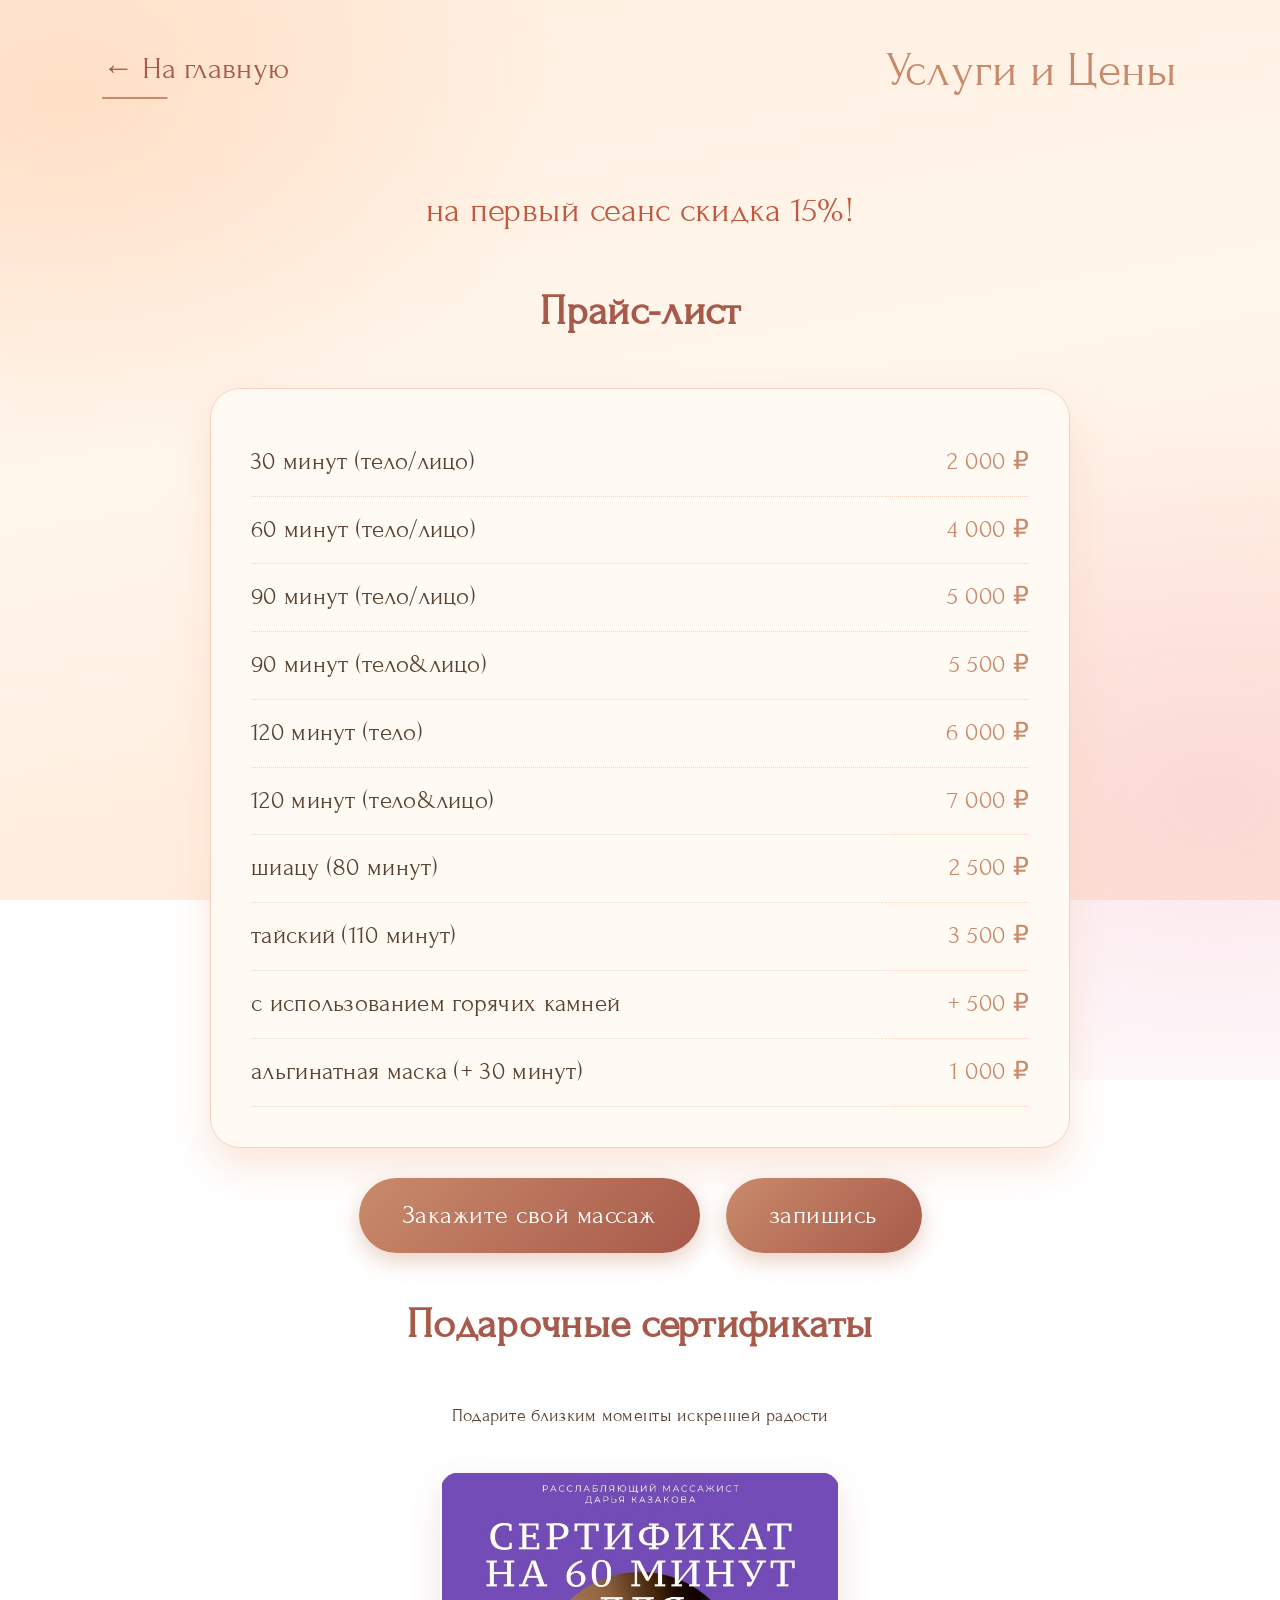
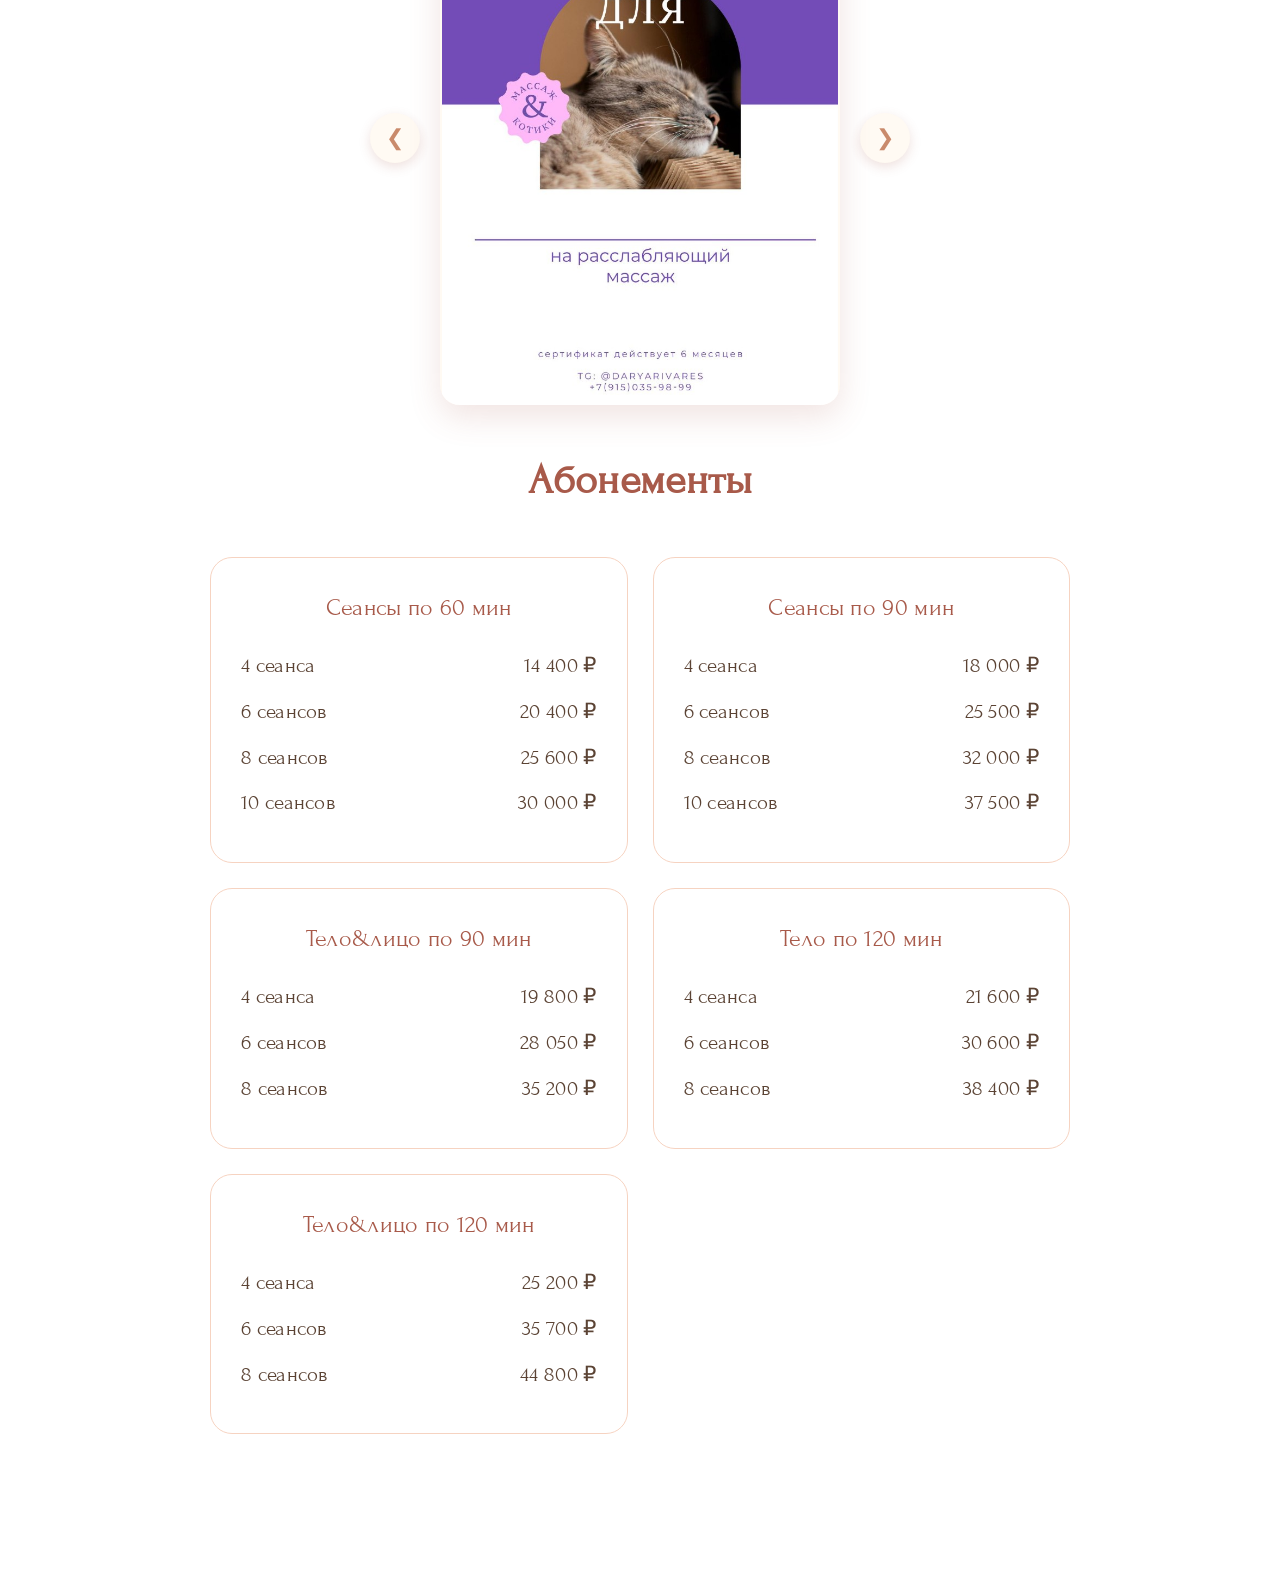
==== pricing.html @ aef53cc5 "Remove TG link and phone number from pricing footer Co-Authored-By: Claude Opus 4.8 <noreply@anthrop" ====
<!DOCTYPE html>
<html lang="ru">
<head>
    <meta charset="UTF-8">
    <meta name="viewport" content="width=device-width, initial-scale=1.0">
    <title>Услуги и Цены | Дарья Казакова</title>
    <link rel="preconnect" href="https://fonts.googleapis.com">
    <link rel="preconnect" href="https://fonts.gstatic.com" crossorigin>
    <link href="https://fonts.googleapis.com/css2?family=Forum&display=swap" rel="stylesheet">
    <link rel="stylesheet" href="style.css">
</head>
<body class="pricing-page">
    <!-- Decorative flower layer (same as index.html) -->
    <div class="flowers" aria-hidden="true">
        <svg xmlns="http://www.w3.org/2000/svg" style="display:none">
            <symbol id="flower" viewBox="0 0 80 80">
                <g fill="currentColor">
                    <ellipse cx="40" cy="20" rx="9" ry="17"/>
                    <ellipse cx="40" cy="20" rx="9" ry="17" transform="rotate(72 40 40)"/>
                    <ellipse cx="40" cy="20" rx="9" ry="17" transform="rotate(144 40 40)"/>
                    <ellipse cx="40" cy="20" rx="9" ry="17" transform="rotate(216 40 40)"/>
                    <ellipse cx="40" cy="20" rx="9" ry="17" transform="rotate(288 40 40)"/>
                </g>
                <circle cx="40" cy="40" r="6" fill="#fff6e5"/>
            </symbol>
        </svg>

        <svg class="flower f1"><use href="#flower"/></svg>
        <svg class="flower f2"><use href="#flower"/></svg>
        <svg class="flower f3"><use href="#flower"/></svg>
        <svg class="flower f4"><use href="#flower"/></svg>
        <svg class="flower f5"><use href="#flower"/></svg>
        <svg class="flower f6"><use href="#flower"/></svg>
        <svg class="flower f7"><use href="#flower"/></svg>
        <svg class="flower f8"><use href="#flower"/></svg>
        <svg class="flower f9"><use href="#flower"/></svg>
        <svg class="flower f10"><use href="#flower"/></svg>
        <svg class="flower f11"><use href="#flower"/></svg>
        <svg class="flower f12"><use href="#flower"/></svg>
        <svg class="flower f13"><use href="#flower"/></svg>
        <svg class="flower f14"><use href="#flower"/></svg>
        <svg class="flower f15"><use href="#flower"/></svg>
        <svg class="flower f16"><use href="#flower"/></svg>
        <svg class="flower f17"><use href="#flower"/></svg>
        <svg class="flower f18"><use href="#flower"/></svg>
    </div>

    <header>
        <nav>
            <a href="index.html" class="back-link cursive">← На главную</a>
            <div class="logo cursive">Услуги и Цены</div>
        </nav>
    </header>

    <main class="container">
        <section class="pricing-section">
            <div class="promo-banner cursive">на первый сеанс скидка 15%!</div>
            <h2 class="serif">Прайс-лист</h2>
            <div class="price-card">
                <table class="elegant-table">
                    <tr><td>30 минут (тело/лицо)</td><td class="price">2 000 ₽</td></tr>
                    <tr><td>60 минут (тело/лицо)</td><td class="price">4 000 ₽</td></tr>
                    <tr><td>90 минут (тело/лицо)</td><td class="price">5 000 ₽</td></tr>
                    <tr><td>90 минут (тело&amp;лицо)</td><td class="price">5 500 ₽</td></tr>
                    <tr><td>120 минут (тело)</td><td class="price">6 000 ₽</td></tr>
                    <tr><td>120 минут (тело&amp;лицо)</td><td class="price">7 000 ₽</td></tr>
                    <tr><td>шиацу (80 минут)</td><td class="price">2 500 ₽</td></tr>
                    <tr><td>тайский (110 минут)</td><td class="price">3 500 ₽</td></tr>
                    <tr><td>с использованием горячих камней</td><td class="price">+ 500 ₽</td></tr>
                    <tr><td>альгинатная маска (+ 30 минут)</td><td class="price">1 000 ₽</td></tr>
                </table>
            </div>
            <div class="text-center btn-row">
                <a href="https://pay.cloudtips.ru/p/acf445ca" class="main-btn"
                   target="_blank" rel="noopener">Закажите свой массаж</a>
                <a href="https://t.me/daryarivares" class="main-btn"
                   target="_blank" rel="noopener">запишись</a>
            </div>
        </section>

        <section class="certificate-section">
            <h2 class="serif">Подарочные сертификаты</h2>
            <p class="cursive text-center">Подарите близким моменты искренней радости</p>

            <div class="slider-wrapper">
                <button type="button" class="slider-btn prev" onclick="moveSlide(-1)" aria-label="Предыдущий">&#10094;</button>
                <div class="slider-display">
                    <img src="img/cert1.jpg" class="slide active" alt="Сертификат 60 мин">
                    <img src="img/cert2.jpg" class="slide" alt="Сертификат 90 мин">
                    <img src="img/cert3.jpg" class="slide" alt="Сертификат 120 мин">
                </div>
                <button type="button" class="slider-btn next" onclick="moveSlide(1)" aria-label="Следующий">&#10095;</button>
            </div>
        </section>

        <section class="subscription-section">
            <h2 class="serif">Абонементы</h2>
            <div class="subscription-grid">
                <div class="sub-card">
                    <span class="sub-title serif">Сеансы по 60 мин</span>
                    <div class="sub-row"><span>4 сеанса</span> <span>14 400 ₽</span></div>
                    <div class="sub-row"><span>6 сеансов</span> <span>20 400 ₽</span></div>
                    <div class="sub-row"><span>8 сеансов</span> <span>25 600 ₽</span></div>
                    <div class="sub-row"><span>10 сеансов</span> <span>30 000 ₽</span></div>
                </div>
                <div class="sub-card">
                    <span class="sub-title serif">Сеансы по 90 мин</span>
                    <div class="sub-row"><span>4 сеанса</span> <span>18 000 ₽</span></div>
                    <div class="sub-row"><span>6 сеансов</span> <span>25 500 ₽</span></div>
                    <div class="sub-row"><span>8 сеансов</span> <span>32 000 ₽</span></div>
                    <div class="sub-row"><span>10 сеансов</span> <span>37 500 ₽</span></div>
                </div>
                <div class="sub-card">
                    <span class="sub-title serif">Тело&amp;лицо по 90 мин</span>
                    <div class="sub-row"><span>4 сеанса</span> <span>19 800 ₽</span></div>
                    <div class="sub-row"><span>6 сеансов</span> <span>28 050 ₽</span></div>
                    <div class="sub-row"><span>8 сеансов</span> <span>35 200 ₽</span></div>
                </div>
                <div class="sub-card">
                    <span class="sub-title serif">Тело по 120 мин</span>
                    <div class="sub-row"><span>4 сеанса</span> <span>21 600 ₽</span></div>
                    <div class="sub-row"><span>6 сеансов</span> <span>30 600 ₽</span></div>
                    <div class="sub-row"><span>8 сеансов</span> <span>38 400 ₽</span></div>
                </div>
                <div class="sub-card">
                    <span class="sub-title serif">Тело&amp;лицо по 120 мин</span>
                    <div class="sub-row"><span>4 сеанса</span> <span>25 200 ₽</span></div>
                    <div class="sub-row"><span>6 сеансов</span> <span>35 700 ₽</span></div>
                    <div class="sub-row"><span>8 сеансов</span> <span>44 800 ₽</span></div>
                </div>
            </div>
        </section>
    </main>

    <footer>
    </footer>

    <script src="script.js"></script>
</body>
</html>
---- style.css ----
/* --- Design tokens ---
   Warm, cozy palette: cream, peach and terracotta-rose instead of the
   old pink/purple. The whole site is set in one font, Forum — an
   elegant Cyrillic-complete Roman serif. Sizes are nudged up a little
   because Forum is a delicate, low-contrast face that reads small. */
:root {
    --cream:       #fff7ef; /* warm off-white */
    --peach:       #ffe7d3; /* soft peach */
    --blush:       #f6d3c1; /* warm blush border */
    --accent:      #c98a6b; /* terracotta-rose – primary accent */
    --accent-deep: #a85a4a; /* deeper rose – headings & links */
    --warm-text:   #5b4334; /* cocoa brown – body copy */
    --soft-white:  #fffaf3;

    --display-font: 'Forum', serif;
    --script-font:  'Forum', serif;
    --body-font:    'Forum', serif;

    /* legacy aliases kept so existing selectors keep working */
    --serif-font:   var(--display-font);
    --cursive-font: var(--script-font);
}

* { box-sizing: border-box; }

/* Bump the root size so the flowing script stays comfortably legible
   everywhere (all rem-based sizes scale up with this). */
html { font-size: 115%; }

body {
    font-family: var(--body-font);
    color: var(--warm-text);
    margin: 0;
    background: linear-gradient(170deg,
                #ffefe0 0%, #fff6ec 45%, #ffe8d6 100%);
    background-attachment: fixed;
    line-height: 1.7;
    letter-spacing: 0.3px;
    overflow-x: hidden;
}

/* Slow, barely-there warm glow that breathes behind everything —
   adds depth without distracting from the content. */
body::before {
    content: "";
    position: fixed;
    inset: -20%;
    z-index: 0;
    pointer-events: none;
    background:
        radial-gradient(40% 40% at 18% 22%, rgba(255, 209, 175, 0.55), transparent 70%),
        radial-gradient(45% 45% at 82% 78%, rgba(246, 197, 209, 0.45), transparent 70%);
    animation: auraDrift 26s ease-in-out infinite alternate;
}

@keyframes auraDrift {
    0%   { transform: translate(-3%, -2%) scale(1);    }
    100% { transform: translate( 3%,  3%) scale(1.08); }
}

/* --- Typography helpers (class names used in the HTML) --- */
.serif       { font-family: var(--display-font); }
.cursive     { font-family: var(--script-font); }
.text-center { text-align: center; }

h1 {
    font-family: var(--display-font);
    font-size: 3rem;
    line-height: 1.25;
    margin-bottom: 20px;
    color: var(--accent-deep);
}

h2 {
    font-family: var(--display-font);
    font-size: 2.3rem;
    text-align: center;
    margin-bottom: 40px;
    color: var(--accent-deep);
}

.subtitle {
    font-family: var(--script-font);
    font-size: 1.9rem;
    color: var(--accent);
    display: block;
    margin-bottom: 6px;
}

/* --- Handwritten main title ---
   Each word is an inline-block span that gently blooms in: it rises,
   un-blurs and settles upright. Soft and unhurried — the cozy
   replacement for the old hard clip-path "wipe". */
.handwritten-title {
    font-family: var(--script-font);
    font-size: 4.2rem;
    line-height: 1.15;
    font-weight: 400;
    margin-bottom: 20px;
    color: var(--accent-deep);
}

.handwritten-title .line { display: block; }

.handwritten-title .word {
    display: inline-block;
    opacity: 0;
    transform: translateY(0.3em) rotate(-3deg);
    filter: blur(6px);
    /* Each word's own reveal completes in 500ms (gradual, not abrupt). */
    animation: bloomIn 0.5s cubic-bezier(0.22, 0.61, 0.36, 1) forwards;
}

/* Tight, flowing stagger so the line writes itself out quickly. */
.handwritten-title .line:nth-child(1) .word:nth-child(1) { animation-delay: 0.10s; }
.handwritten-title .line:nth-child(1) .word:nth-child(2) { animation-delay: 0.28s; }
.handwritten-title .line:nth-child(2) .word:nth-child(1) { animation-delay: 0.46s; }
.handwritten-title .line:nth-child(2) .word:nth-child(2) { animation-delay: 0.60s; }
.handwritten-title .line:nth-child(2) .word:nth-child(3) { animation-delay: 0.74s; }
.handwritten-title .line:nth-child(2) .word:nth-child(4) { animation-delay: 0.88s; }

@keyframes bloomIn {
    55%  { filter: blur(0); }
    100% { opacity: 1; transform: translateY(0) rotate(0); filter: blur(0); }
}

/* --- Header & Nav --- */
header {
    padding: 30px 8%;
    background: transparent;
    position: relative;
    z-index: 1;
}

nav {
    display: flex;
    justify-content: space-between;
    align-items: center;
}

.logo {
    font-family: var(--script-font);
    font-size: 2.6rem;
    color: var(--accent);
}

/* --- Hero --- */
.hero {
    display: flex;
    align-items: center;
    justify-content: space-between;
    padding: 80px 10%;
    min-height: 80vh;
    position: relative;
    z-index: 1;
}

.hero-content { flex: 1; max-width: 600px; }
.hero-image   { flex: 1; display: flex; justify-content: flex-end; }

/* Image gently "breathes" — a slow, calm float that matches the
   relaxing theme. Hover still lifts it a touch. */
.hero-image img {
    width: 100%;
    max-width: 450px;
    border-radius: 60% 40% 70% 30% / 30% 60% 40% 70%;
    box-shadow: 24px 24px 60px rgba(168, 90, 74, 0.18);
    border: 15px solid rgba(255, 255, 255, 0.6);
    animation: breathe 9s ease-in-out infinite;
    transition: transform 0.6s ease, box-shadow 0.6s ease;
}

.hero-image img:hover {
    transform: scale(1.03) rotate(1deg);
    box-shadow: 24px 30px 70px rgba(168, 90, 74, 0.28);
}

@keyframes breathe {
    0%, 100% { transform: translateY(0)     scale(1);    }
    50%      { transform: translateY(-14px) scale(1.015); }
}

/* --- Education Section --- */
.education {
    padding: 100px 10%;
    position: relative;
    z-index: 1;
}

.hint {
    text-align: center;
    color: var(--accent);
    font-family: var(--script-font);
    font-size: 1.5rem;
    margin-top: -25px;
    margin-bottom: 40px;
    opacity: 0.9;
}

.grid {
    display: grid;
    grid-template-columns: repeat(auto-fit, minmax(280px, 1fr));
    gap: 30px;
    align-items: start;
}

/* Cards show only the title, then warmly expand the description on
   hover/focus, lifting with a soft terracotta glow. */
.edu-item {
    padding: 30px 25px;
    background: rgba(255, 255, 255, 0.6);
    border: 1px solid var(--blush);
    border-radius: 24px;
    text-align: center;
    font-family: var(--display-font);
    font-size: 1.1rem;
    box-shadow: 0 12px 24px rgba(168, 90, 74, 0.06);
    cursor: default;
    outline: none;
    transition: background 0.4s ease, box-shadow 0.4s ease,
                transform 0.4s ease, border-color 0.4s ease;
}

.edu-item:hover,
.edu-item:focus {
    background: var(--soft-white);
    border-color: var(--accent);
    transform: translateY(-7px) scale(1.015);
    box-shadow: 0 18px 36px rgba(201, 138, 107, 0.22);
}

.edu-item:focus-visible {
    outline: 2px solid var(--accent);
    outline-offset: 3px;
}

.edu-title { display: block; }

.edu-desc {
    margin: 0;
    max-height: 0;
    opacity: 0;
    overflow: hidden;
    font-family: var(--body-font);
    font-size: 1.05rem;
    font-weight: 400;
    line-height: 1.6;
    color: var(--warm-text);
    transition: max-height 0.5s ease,
                opacity 0.4s ease 0.05s,
                margin-top 0.5s ease;
}

.edu-item:hover .edu-desc,
.edu-item:focus .edu-desc {
    max-height: 260px;
    opacity: 1;
    margin-top: 15px;
}

/* --- Buttons & page links --- */
.main-btn {
    display: inline-block;
    margin-top: 30px;
    padding: 16px 44px;
    background: linear-gradient(135deg, var(--accent) 0%, var(--accent-deep) 100%);
    color: #fff;
    font-family: var(--body-font);
    font-size: 1.4rem;
    text-decoration: none;
    border-radius: 50px;
    letter-spacing: 0.5px;
    box-shadow: 0 8px 22px rgba(201, 138, 107, 0.4);
    animation: btnGlow 3.6s ease-in-out infinite;
    transition: transform 0.35s ease, box-shadow 0.35s ease;
}

/* Two side-by-side CTAs (pricing page): even spacing, wrap on small screens. */
.btn-row {
    display: flex;
    flex-wrap: wrap;
    justify-content: center;
    gap: 18px 26px;
}

.main-btn:hover {
    transform: translateY(-3px) scale(1.04);
    box-shadow: 0 14px 30px rgba(168, 90, 74, 0.45);
}

@keyframes btnGlow {
    0%, 100% { box-shadow: 0 8px 22px rgba(201, 138, 107, 0.35); }
    50%      { box-shadow: 0 10px 28px rgba(201, 138, 107, 0.55); }
}

/* Page-to-page links (the "back" link and hero channel/pricing links) —
   cozy handwriting with a soft underline that grows on hover. */
.back-link,
.tg-link {
    font-family: var(--script-font);
    font-size: 1.7rem;
    color: var(--accent-deep);
    text-decoration: none;
    position: relative;
    padding-bottom: 4px;
    transition: color 0.3s ease;
}

/* Secondary hero link to the Telegram channel — sits below the main
   button, a touch smaller, same growing-underline flourish. */
.tg-link {
    display: block;
    width: fit-content;
    margin-top: 22px;
    font-size: 1.45rem;
}

/* Center a tg-link within a centered block (pricing page). */
.tg-link-center {
    margin-left: auto;
    margin-right: auto;
}

.back-link::after,
.tg-link::after {
    content: "";
    position: absolute;
    left: 0;
    bottom: 0;
    width: 100%;
    height: 2px;
    background: var(--accent);
    transform: scaleX(0.35);
    transform-origin: left;
    transition: transform 0.35s ease;
}

.back-link:hover,
.tg-link:hover { color: var(--accent); }

.back-link:hover::after,
.tg-link:hover::after { transform: scaleX(1); }

footer {
    text-align: center;
    padding: 50px;
    font-size: 1.15rem;
    color: #b08d76;
    position: relative;
    z-index: 1;
}

footer a {
    color: var(--accent);
    text-decoration: none;
    border-bottom: 1px solid transparent;
    transition: border-color 0.25s ease;
}

footer a:hover { border-color: var(--accent); }

/* --- Decorative flowers (index + pricing) ---
   The flowers now genuinely drift across the whole viewport on long,
   slow, looping flight paths — gently swaying and spinning, fading in
   and out at the edges. Several keyframe routes + staggered timings
   keep the motion organic and unsynchronised. */
.flowers {
    position: fixed;
    inset: 0;
    pointer-events: none;
    overflow: hidden;
    z-index: 0;
}

.flower {
    position: absolute;
    width: 56px;
    height: 56px;
    opacity: 0;
    color: #f3c4a3;
    fill: currentColor;
    filter: drop-shadow(0 4px 6px rgba(168, 90, 74, 0.12));
    animation-timing-function: ease-in-out;
    animation-iteration-count: infinite;
    will-change: transform, opacity;
}

/* Route A: sweep up and to the right */
@keyframes flyRight {
    0%   { opacity: 0;    transform: translate(0, 0)            rotate(0deg)    scale(0.8); }
    12%  { opacity: 0.55;                                                                  }
    50%  { opacity: 0.7;  transform: translate(46vw, -16vh)     rotate(180deg)  scale(1.1); }
    88%  { opacity: 0.4;                                                                   }
    100% { opacity: 0;    transform: translate(92vw, -6vh)      rotate(360deg)  scale(0.85);}
}

/* Route B: drift down and to the left */
@keyframes flyLeft {
    0%   { opacity: 0;    transform: translate(0, 0)            rotate(0deg)    scale(0.9); }
    14%  { opacity: 0.5;                                                                   }
    50%  { opacity: 0.65; transform: translate(-40vw, 20vh)     rotate(-150deg) scale(1.12);}
    86%  { opacity: 0.35;                                                                  }
    100% { opacity: 0;    transform: translate(-78vw, 9vh)      rotate(-330deg) scale(0.85);}
}

/* Route C: float mostly upward with a lazy S-curve sway */
@keyframes flyUp {
    0%   { opacity: 0;    transform: translate(0, 12vh)         rotate(0deg)    scale(0.85);}
    18%  { opacity: 0.5;                                                                   }
    50%  { opacity: 0.62; transform: translate(10vw, -26vh)     rotate(120deg)  scale(1.08);}
    80%  { opacity: 0.32;                                                                  }
    100% { opacity: 0;    transform: translate(-8vw, -62vh)     rotate(220deg)  scale(0.8); }
}

/* Route D: cozy ambient bob — stays roughly in place, gently swaying */
@keyframes swaySoft {
    0%, 100% { opacity: 0.32; transform: translate(0, 0)          rotate(-10deg) scale(0.95); }
    50%      { opacity: 0.6;  transform: translate(3vw, -5vh)      rotate(12deg)  scale(1.1);  }
}

/* Per-flower: start position, size, warm colour, route, pace & delay */
.flower.f1  { top:  6%; left:  4%; width: 58px; height: 58px; color: #f3c4a3;
              animation-name: flyRight; animation-duration: 30s; animation-delay:  0s; }
.flower.f2  { top: 20%; left: 90%; width: 42px; height: 42px; color: #f6c5d1;
              animation-name: flyLeft;  animation-duration: 34s; animation-delay: -4s; }
.flower.f3  { top: 52%; left:  2%; width: 72px; height: 72px; color: #ead7c0;
              animation-name: flyRight; animation-duration: 42s; animation-delay: -9s; }
.flower.f4  { top: 70%; left: 88%; width: 50px; height: 50px; color: #f0b89c;
              animation-name: flyLeft;  animation-duration: 36s; animation-delay: -2s; }
.flower.f5  { top: 86%; left: 16%; width: 46px; height: 46px; color: #f5cbb4;
              animation-name: flyUp;    animation-duration: 33s; animation-delay: -6s; }
.flower.f6  { top: 34%; left: 46%; width: 34px; height: 34px; color: #f3c4a3;
              animation-name: swaySoft; animation-duration: 14s; animation-delay: -3s; }
.flower.f7  { top: 90%; left: 66%; width: 56px; height: 56px; color: #f6c5d1;
              animation-name: flyUp;    animation-duration: 38s; animation-delay: -12s; }
.flower.f8  { top: 14%; left: 56%; width: 30px; height: 30px; color: #ead7c0;
              animation-name: swaySoft; animation-duration: 17s; animation-delay: -7s; }
.flower.f9  { top: 64%; left: 38%; width: 40px; height: 40px; color: #f0b89c;
              animation-name: flyRight; animation-duration: 46s; animation-delay: -20s; }
.flower.f10 { top:  2%; left: 30%; width: 38px; height: 38px; color: #f5cbb4;
              animation-name: flyUp;    animation-duration: 40s; animation-delay: -16s; }
.flower.f11 { top: 44%; left: 72%; width: 64px; height: 64px; color: #f3c4a3;
              animation-name: flyLeft;  animation-duration: 44s; animation-delay: -25s; }
.flower.f12 { top: 78%; left:  6%; width: 36px; height: 36px; color: #f6c5d1;
              animation-name: flyRight; animation-duration: 35s; animation-delay: -14s; }
.flower.f13 { top: 28%; left: 12%; width: 48px; height: 48px; color: #ead7c0;
              animation-name: flyUp;    animation-duration: 37s; animation-delay: -8s; }
.flower.f14 { top: 58%; left: 94%; width: 32px; height: 32px; color: #f0b89c;
              animation-name: flyLeft;  animation-duration: 31s; animation-delay: -18s; }
.flower.f15 { top: 96%; left: 48%; width: 52px; height: 52px; color: #f5cbb4;
              animation-name: flyUp;    animation-duration: 43s; animation-delay: -22s; }
.flower.f16 { top: 10%; left: 78%; width: 44px; height: 44px; color: #f3c4a3;
              animation-name: flyLeft;  animation-duration: 39s; animation-delay: -5s; }
.flower.f17 { top: 40%; left: 26%; width: 28px; height: 28px; color: #f6c5d1;
              animation-name: swaySoft; animation-duration: 19s; animation-delay: -11s; }
.flower.f18 { top: 72%; left: 58%; width: 60px; height: 60px; color: #ead7c0;
              animation-name: flyRight; animation-duration: 48s; animation-delay: -30s; }

/* --- Scroll reveal (added by script.js as elements enter view) ---
   Each element fades + rises in gradually over 500ms. */
.reveal {
    opacity: 0;
    transform: translateY(26px);
    transition: opacity 0.5s ease, transform 0.5s cubic-bezier(0.22, 0.61, 0.36, 1);
}

.reveal.reveal-in {
    opacity: 1;
    transform: none;
}

/* --- Pricing page --- */
.container {
    max-width: 900px;
    margin: 0 auto;
    padding: 40px 20px;
    position: relative;
    z-index: 1;
}

.promo-banner {
    text-align: center;
    font-family: var(--script-font);
    color: #c0593f;
    font-size: 1.9rem;
    margin-bottom: 10px;
}

.price-card {
    background: var(--soft-white);
    padding: 40px;
    border-radius: 30px;
    box-shadow: 0 18px 38px rgba(246, 211, 193, 0.6);
    border: 1px solid var(--blush);
}

.elegant-table { width: 100%; border-collapse: collapse; }

.elegant-table td {
    padding: 16px 0;
    border-bottom: 1px dotted var(--blush);
    font-family: var(--body-font);
    font-size: 1.35rem;
    line-height: 1.4;
    transition: color 0.25s ease;
}

.elegant-table tr:hover td { color: var(--accent-deep); }

.price {
    text-align: right;
    font-family: var(--display-font);
    color: var(--accent);
    font-size: 1.6rem;
    white-space: nowrap;
    padding-left: 16px;
}

/* --- Certificate slider (portrait ~3:4, never cropped) --- */
.slider-wrapper {
    display: flex;
    align-items: center;
    justify-content: center;
    gap: 20px;
    margin: 40px 0;
}

.slider-display {
    width: 100%;
    max-width: 400px;
    aspect-ratio: 3 / 4;
    position: relative;
    border-radius: 20px;
    overflow: hidden;
    box-shadow: 0 12px 32px rgba(168, 90, 74, 0.16);
    background: var(--soft-white);
}

@supports not (aspect-ratio: 3 / 4) {
    .slider-display::before {
        content: "";
        display: block;
        padding-bottom: 133.33%;
    }
}

.slide {
    position: absolute;
    inset: 0;
    width: 100%;
    height: 100%;
    object-fit: contain;
    opacity: 0;
    transform: scale(1.04);
    transition: opacity 0.7s ease, transform 0.7s ease;
}

.slide.active { opacity: 1; transform: scale(1); }

.slider-btn {
    background: var(--soft-white);
    border: none;
    width: 50px;
    height: 50px;
    min-width: 50px;
    border-radius: 50%;
    cursor: pointer;
    font-size: 1.2rem;
    color: var(--accent);
    box-shadow: 0 4px 12px rgba(168, 90, 74, 0.18);
    transition: background 0.3s ease, color 0.3s ease, transform 0.3s ease;
}

.slider-btn:hover {
    background: var(--accent);
    color: #fff;
    transform: scale(1.1);
}

/* --- Subscription cards (clickable via script.js) --- */
.subscription-grid {
    display: grid;
    grid-template-columns: repeat(auto-fit, minmax(280px, 1fr));
    gap: 25px;
    margin-top: 40px;
}

.sub-card {
    background: rgba(255, 255, 255, 0.72);
    padding: 30px;
    border-radius: 22px;
    border: 1px solid var(--blush);
    cursor: pointer;
    user-select: none;
    transition: transform 0.35s ease, box-shadow 0.35s ease,
                border-color 0.35s ease, background 0.35s ease;
}

.sub-card:hover {
    transform: translateY(-6px);
    box-shadow: 0 14px 30px rgba(201, 138, 107, 0.2);
    border-color: var(--accent);
}

.sub-card.highlighted {
    background: linear-gradient(135deg, var(--soft-white) 0%, var(--peach) 100%);
    border: 2px solid var(--accent);
    box-shadow: 0 16px 34px rgba(168, 90, 74, 0.26);
}

.sub-title {
    display: block;
    font-family: var(--display-font);
    font-size: 1.3rem;
    margin-bottom: 20px;
    color: var(--accent-deep);
    text-align: center;
}

.sub-row {
    display: flex;
    justify-content: space-between;
    gap: 12px;
    margin-bottom: 10px;
    font-size: 1.15rem;
}

/* --- Reviews (index page) ---
   Three reviews shown side by side. script.js (initReviews) cross-fades
   one slot at a time to the next review every few seconds, cycling
   through all img/reviewN.jpg files. */
.reviews {
    padding: 100px 10%;
    position: relative;
    z-index: 1;
}

.reviews-row {
    display: flex;
    justify-content: center;
    align-items: stretch;
    gap: 26px;
    margin-top: 10px;
}

.review-slot {
    position: relative;
    flex: 1 1 0;
    max-width: 360px;
    aspect-ratio: 3 / 4;
    border-radius: 16px;
    overflow: hidden;
    background: var(--soft-white);
    box-shadow: 0 16px 36px rgba(168, 90, 74, 0.18);
}

@supports not (aspect-ratio: 3 / 4) {
    .review-slot::before {
        content: "";
        display: block;
        padding-bottom: 133.33%;
    }
}

.review-slot img {
    position: absolute;
    inset: 0;
    width: 100%;
    height: 100%;
    object-fit: contain;
    background: var(--soft-white);
    display: block;
    transition: opacity 0.8s ease;
}

/* script.js adds .fading, swaps the src, then removes it */
.review-slot img.fading { opacity: 0; }

/* --- Reduced motion: keep it calm and static --- */
@media (prefers-reduced-motion: reduce) {
    body::before,
    .hero-image img,
    .main-btn { animation: none; }

    .review-slot img { transition: none; }

    .handwritten-title .word {
        animation: none;
        opacity: 1;
        transform: none;
        filter: none;
    }

    .flower { animation: none; opacity: 0.22; }

    .reveal {
        opacity: 1;
        transform: none;
        transition: none;
    }
}

/* --- Responsive tweaks --- */
@media (max-width: 1024px) {
    /* Two reviews on tablets (the third slot keeps cycling, just hidden) */
    .review-slot:nth-child(3) { display: none; }
}

@media (max-width: 700px) {
    .hero {
        flex-direction: column;
        padding: 40px 6%;
        text-align: center;
    }
    .hero-image { justify-content: center; margin-top: 40px; }
    h1 { font-size: 2.2rem; }
    .handwritten-title { font-size: 3rem; }
    .education { padding: 60px 6%; }
    .reviews { padding: 60px 4%; }
    .slider-wrapper { gap: 8px; }
    .slider-btn { width: 42px; height: 42px; min-width: 42px; }
    /* One review at a time on phones (three portraits would be tiny) */
    .reviews-row { gap: 14px; }
    .review-slot { max-width: 340px; }
    .review-slot:nth-child(2),
    .review-slot:nth-child(3) { display: none; }
    /* Fewer, calmer flowers on small screens */
    .flower.f11, .flower.f12, .flower.f13, .flower.f14,
    .flower.f15, .flower.f16, .flower.f17, .flower.f18 { display: none; }
}
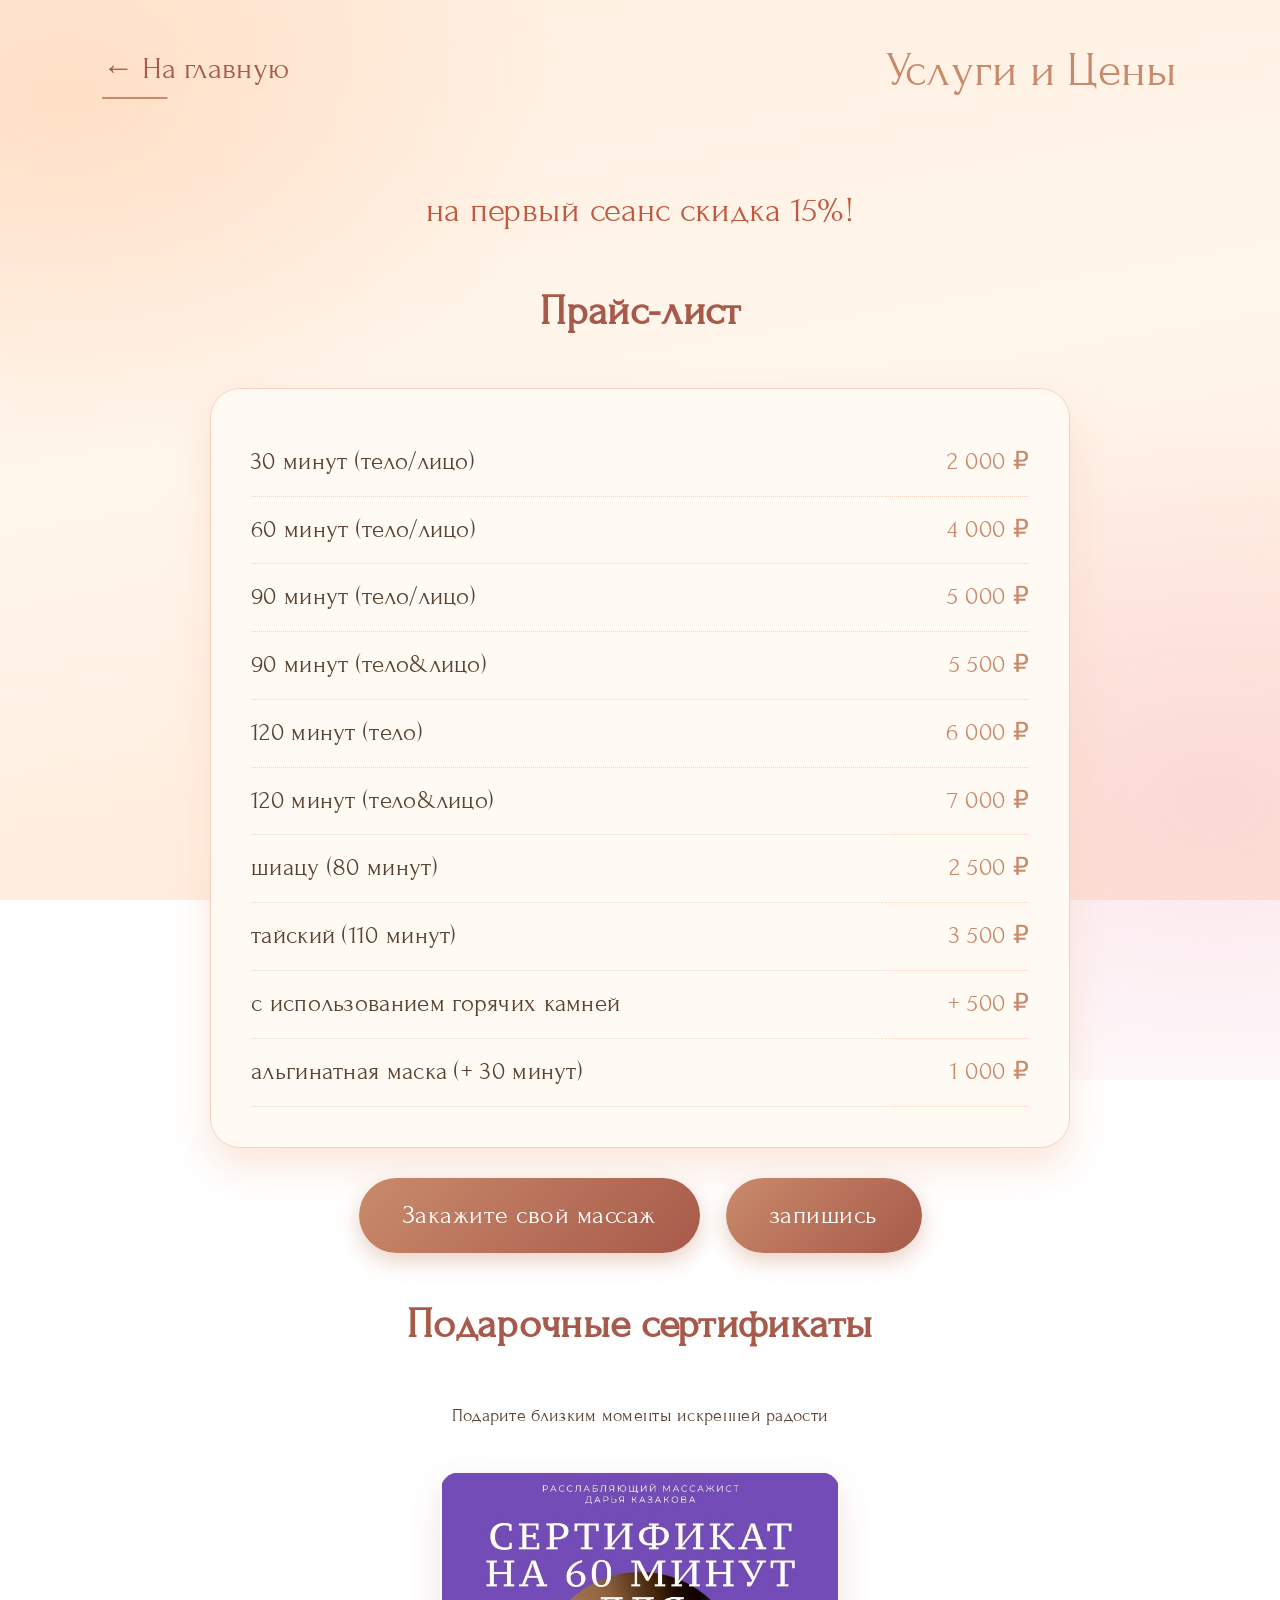
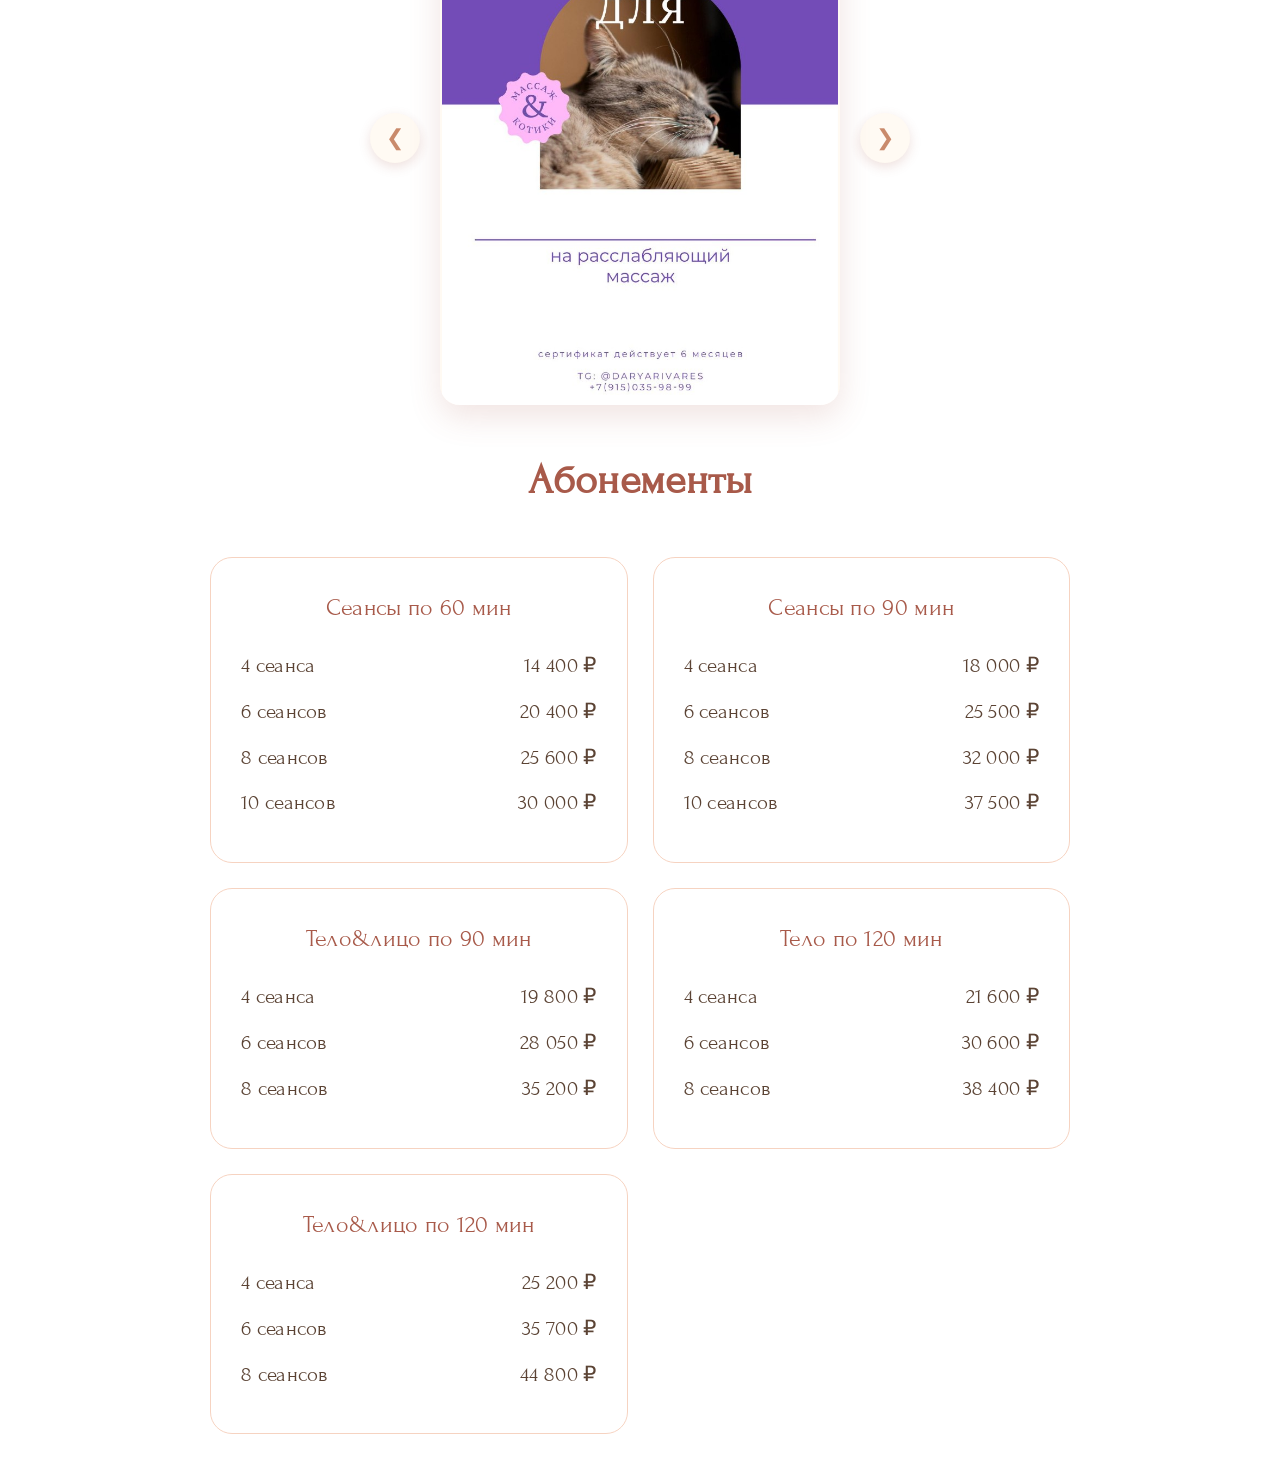
==== commit 5a34ac0c: "Move index phone next to map; remove footers from both pages Co-Authored-By: Claude Opus 4.8 <norepl" ====
--- a/pricing.html
+++ b/pricing.html
@@ -132,9 +132,6 @@
         </section>
     </main>
 
-    <footer>
-    </footer>
-
     <script src="script.js"></script>
 </body>
 </html>
--- a/style.css
+++ b/style.css
@@ -676,6 +676,79 @@
 /* script.js adds .fading, swaps the src, then removes it */
 .review-slot img.fading { opacity: 0; }
 
+/* --- Location: interactive map beside opening hours & address --- */
+.location {
+    padding: 100px 10%;
+    position: relative;
+    z-index: 1;
+}
+
+.location-row {
+    display: flex;
+    align-items: stretch;
+    gap: 40px;
+    margin-top: 10px;
+}
+
+.location-map {
+    flex: 1 1 60%;
+    min-height: 380px;
+    border-radius: 24px;
+    overflow: hidden;
+    border: 1px solid var(--blush);
+    box-shadow: 0 16px 36px rgba(168, 90, 74, 0.18);
+}
+
+.location-map iframe {
+    width: 100%;
+    height: 100%;
+    min-height: 380px;
+    border: 0;
+    display: block;
+}
+
+.location-info {
+    flex: 1 1 40%;
+    display: flex;
+    flex-direction: column;
+    justify-content: center;
+    gap: 30px;
+    padding: 40px 35px;
+    text-align: center;
+    background: rgba(255, 255, 255, 0.6);
+    border: 1px solid var(--blush);
+    border-radius: 24px;
+    box-shadow: 0 12px 24px rgba(168, 90, 74, 0.06);
+}
+
+.location-info p {
+    margin: 0;
+    font-size: 1.35rem;
+    line-height: 1.6;
+    color: var(--warm-text);
+}
+
+.location-label {
+    display: block;
+    color: var(--accent-deep);
+    font-size: 1.55rem;
+    margin-bottom: 6px;
+}
+
+.location-note {
+    color: var(--accent);
+    font-size: 1.1rem;
+}
+
+.location-phone a {
+    color: var(--accent-deep);
+    text-decoration: none;
+    border-bottom: 1px solid transparent;
+    transition: border-color 0.25s ease;
+}
+
+.location-phone a:hover { border-color: var(--accent-deep); }
+
 /* --- Reduced motion: keep it calm and static --- */
 @media (prefers-reduced-motion: reduce) {
     body::before,
@@ -717,6 +790,9 @@
     .handwritten-title { font-size: 3rem; }
     .education { padding: 60px 6%; }
     .reviews { padding: 60px 4%; }
+    .location { padding: 60px 6%; }
+    /* Stack the map above the info card on phones */
+    .location-row { flex-direction: column; gap: 24px; }
     .slider-wrapper { gap: 8px; }
     .slider-btn { width: 42px; height: 42px; min-width: 42px; }
     /* One review at a time on phones (three portraits would be tiny) */
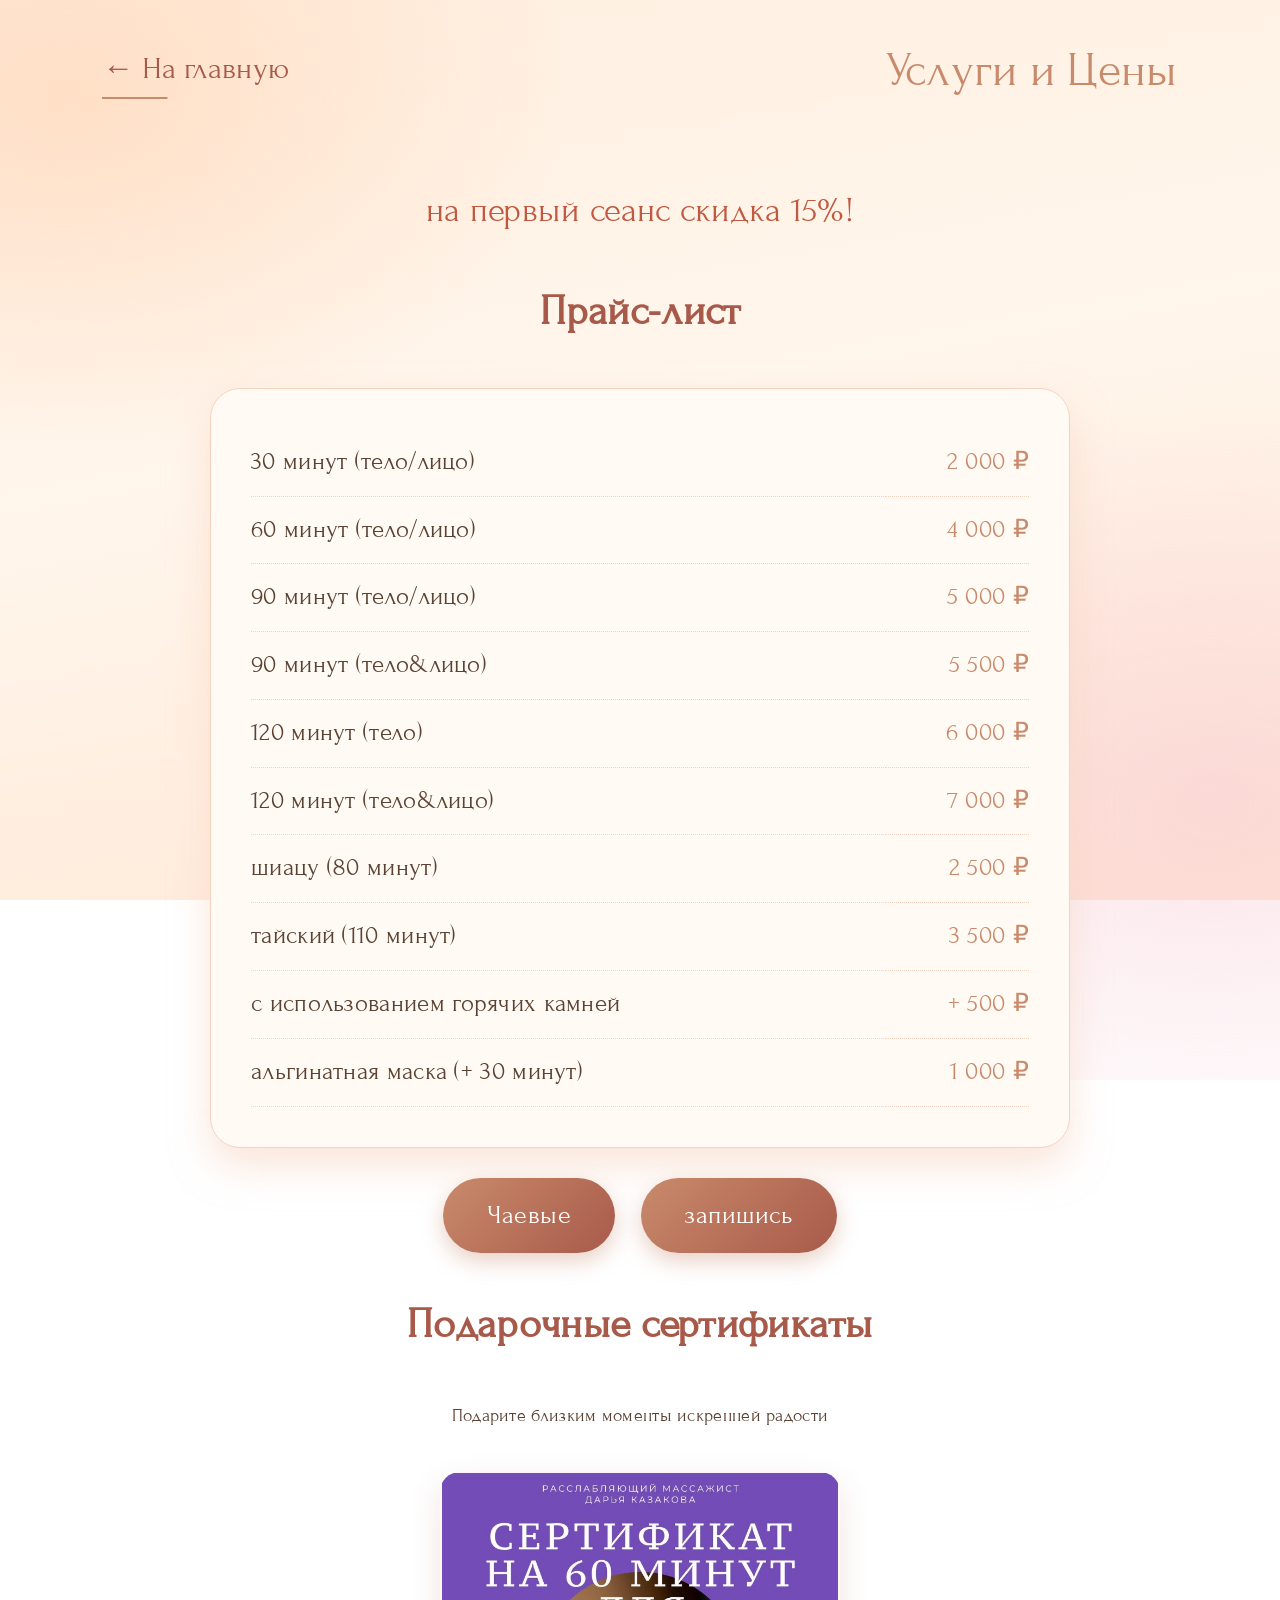
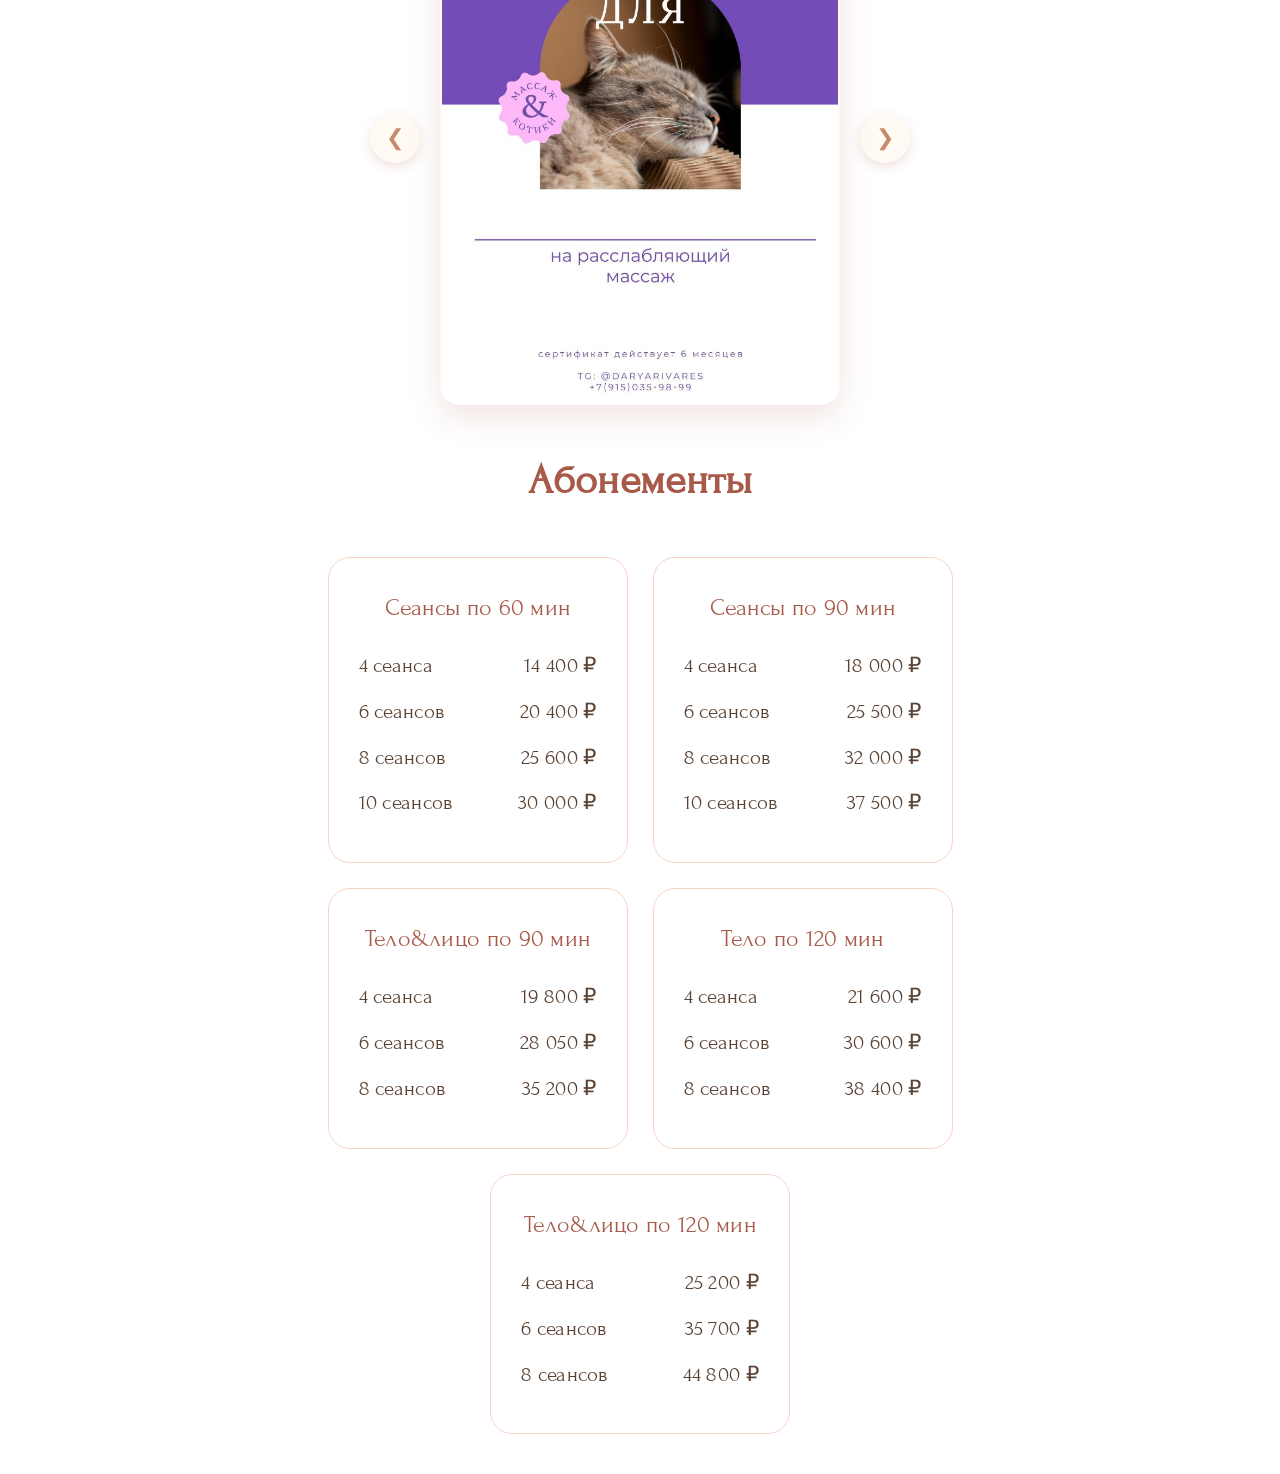
==== commit 9889ed92: "Rename CloudTips button to Чаевые Co-Authored-By: Claude Opus 4.8 <noreply@anthropic.com>" ====
--- a/pricing.html
+++ b/pricing.html
@@ -72,8 +72,8 @@
             </div>
             <div class="text-center btn-row">
                 <a href="https://pay.cloudtips.ru/p/acf445ca" class="main-btn"
-                   target="_blank" rel="noopener">Закажите свой массаж</a>
-                <a href="https://t.me/daryarivares" class="main-btn"
+                   target="_blank" rel="noopener">Чаевые</a>
+                <a href="https://t.me/riarbert" class="main-btn"
                    target="_blank" rel="noopener">запишись</a>
             </div>
         </section>
--- a/style.css
+++ b/style.css
@@ -198,8 +198,9 @@
 }
 
 .grid {
-    display: grid;
-    grid-template-columns: repeat(auto-fit, minmax(280px, 1fr));
+    display: flex;
+    flex-wrap: wrap;
+    justify-content: center;
     gap: 30px;
     align-items: start;
 }
@@ -207,6 +208,7 @@
 /* Cards show only the title, then warmly expand the description on
    hover/focus, lifting with a soft terracotta glow. */
 .edu-item {
+    flex: 0 1 300px;
     padding: 30px 25px;
     background: rgba(255, 255, 255, 0.6);
     border: 1px solid var(--blush);
@@ -579,13 +581,15 @@
 
 /* --- Subscription cards (clickable via script.js) --- */
 .subscription-grid {
-    display: grid;
-    grid-template-columns: repeat(auto-fit, minmax(280px, 1fr));
+    display: flex;
+    flex-wrap: wrap;
+    justify-content: center;
     gap: 25px;
     margin-top: 40px;
 }
 
 .sub-card {
+    flex: 0 1 300px;
     background: rgba(255, 255, 255, 0.72);
     padding: 30px;
     border-radius: 22px;
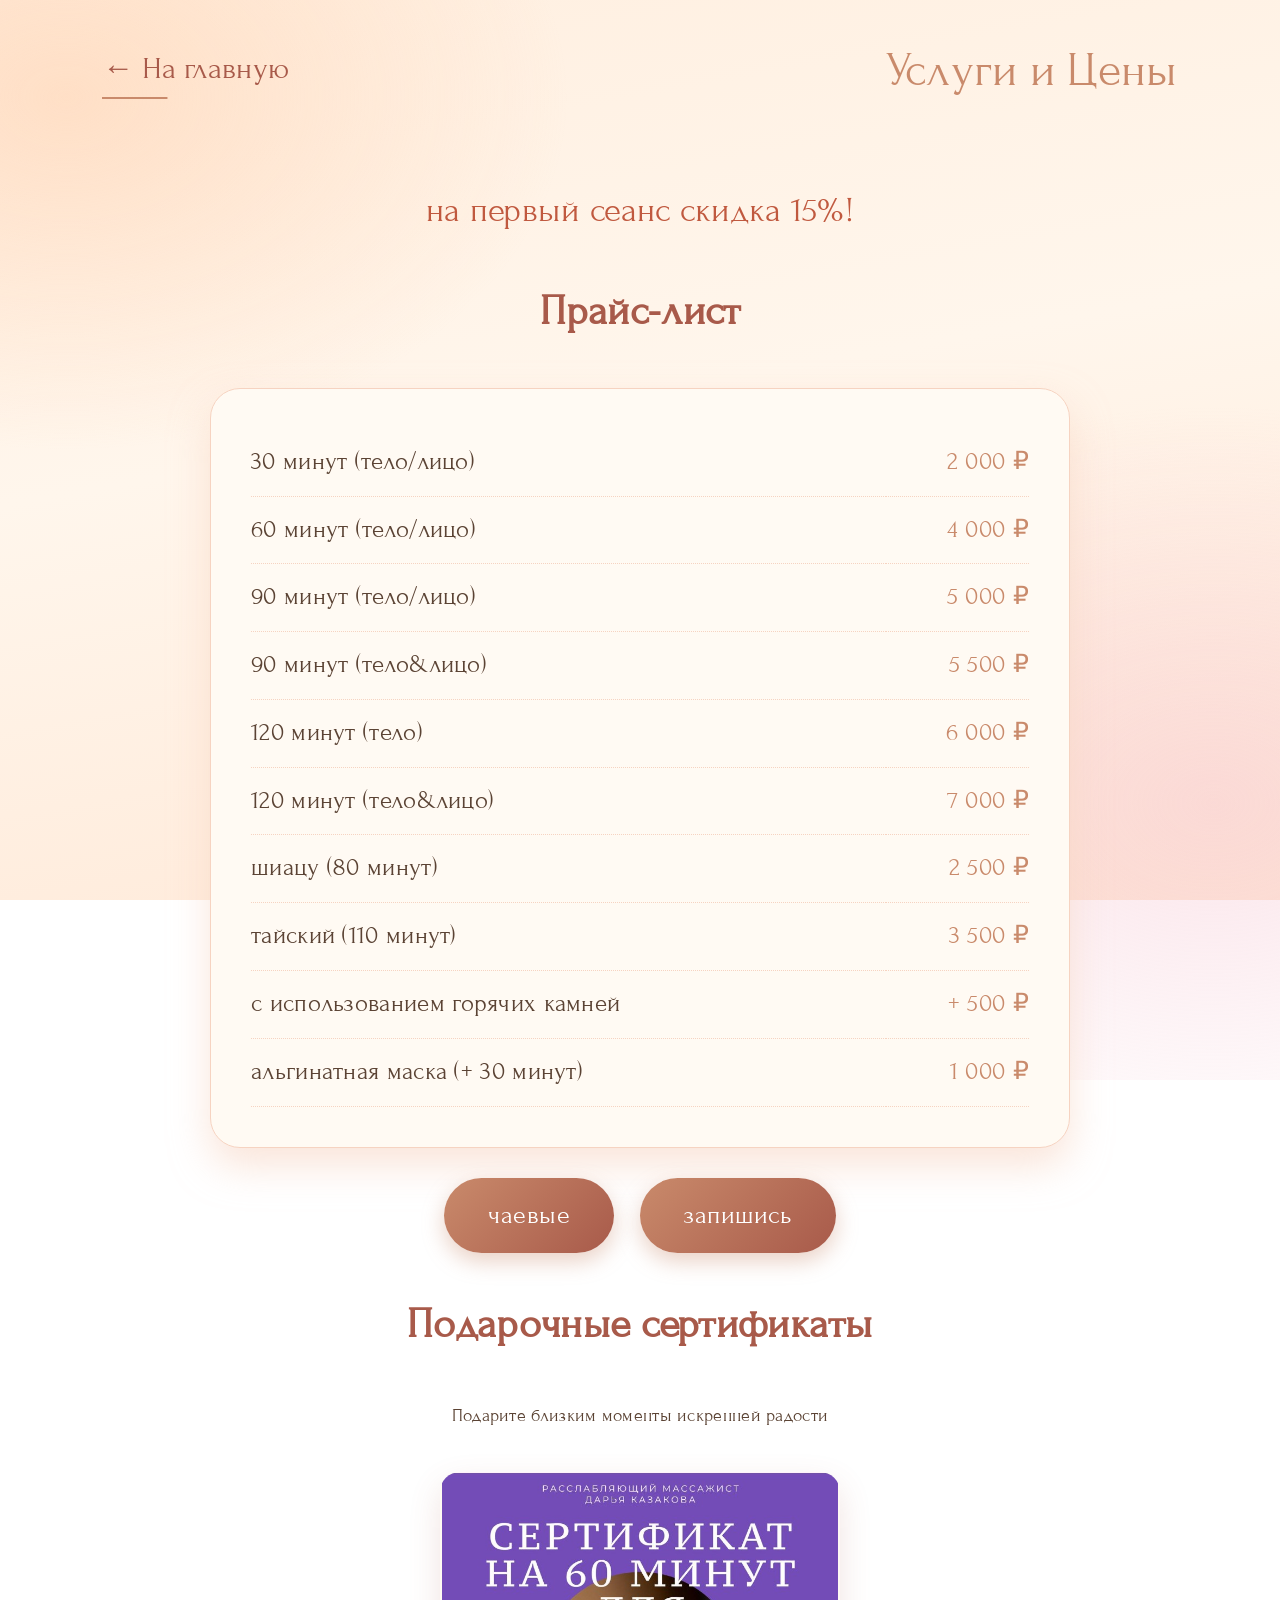
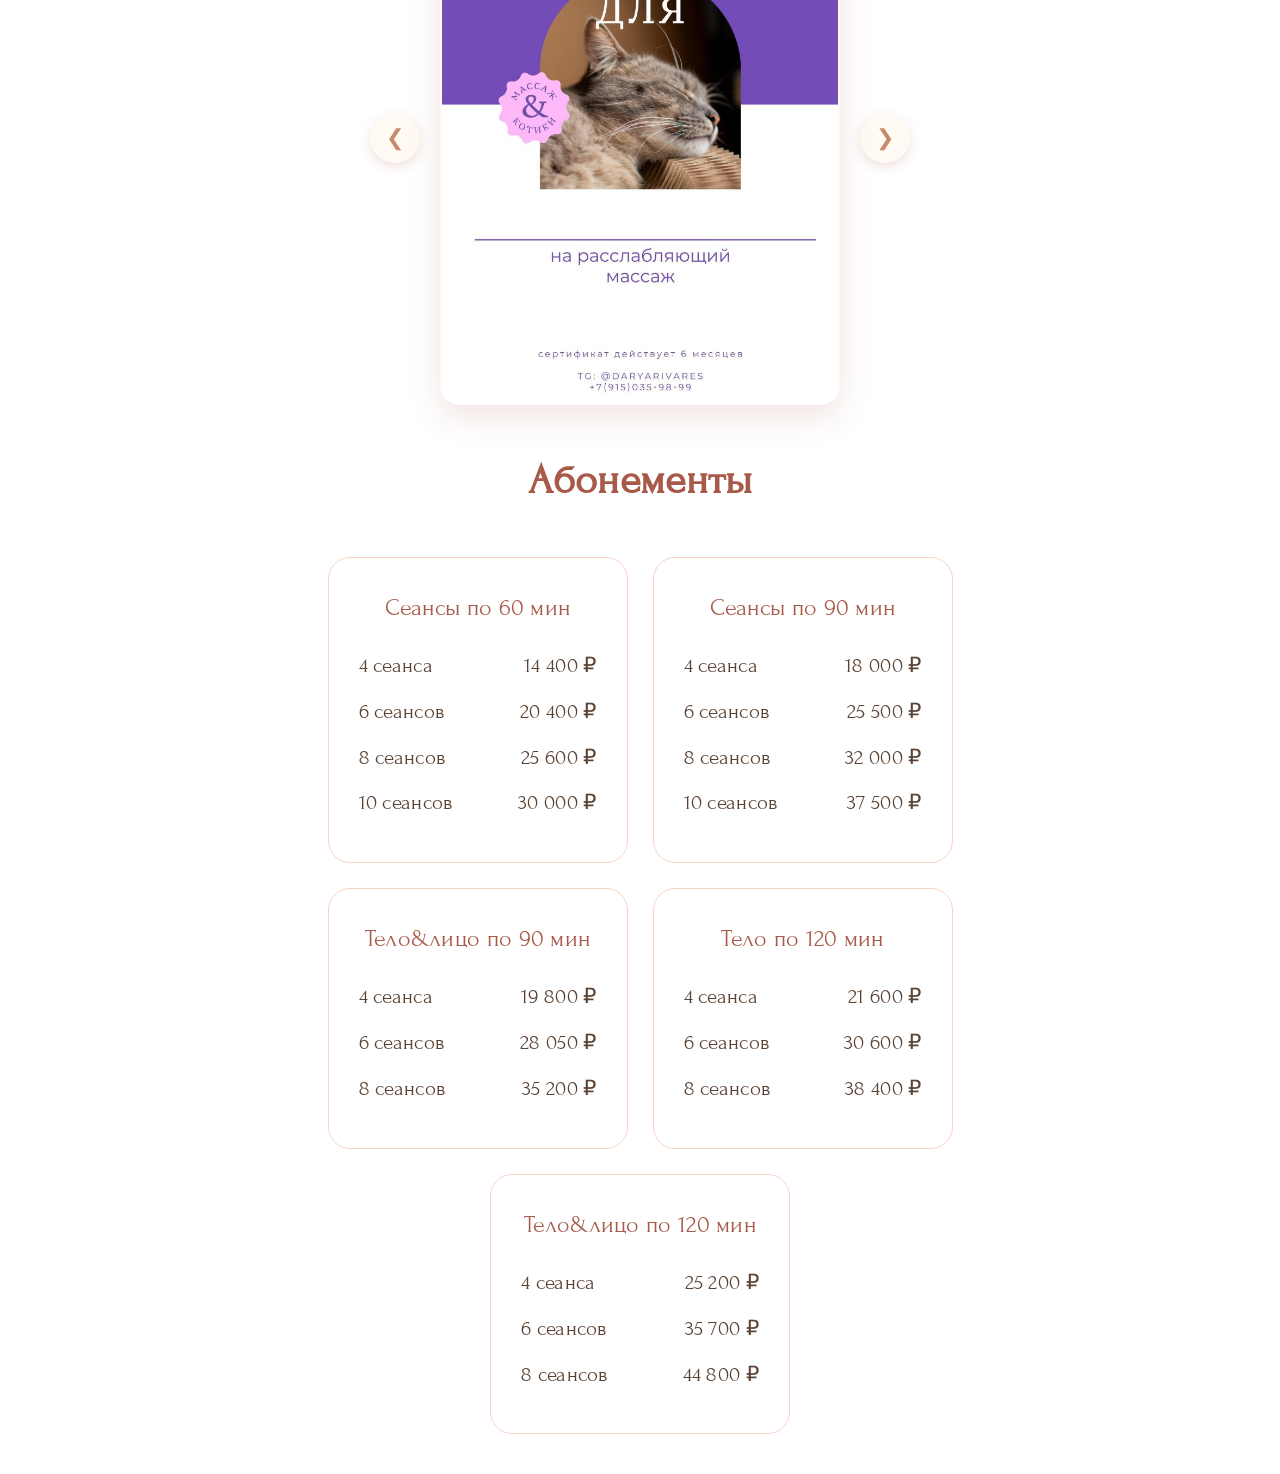
==== commit 6900f8fd: "Recolor flowers to outlined pink style; add Про массаж video button - Redraw the flower symbol as st" ====
--- a/pricing.html
+++ b/pricing.html
@@ -14,14 +14,14 @@
     <div class="flowers" aria-hidden="true">
         <svg xmlns="http://www.w3.org/2000/svg" style="display:none">
             <symbol id="flower" viewBox="0 0 80 80">
-                <g fill="currentColor">
-                    <ellipse cx="40" cy="20" rx="9" ry="17"/>
-                    <ellipse cx="40" cy="20" rx="9" ry="17" transform="rotate(72 40 40)"/>
-                    <ellipse cx="40" cy="20" rx="9" ry="17" transform="rotate(144 40 40)"/>
-                    <ellipse cx="40" cy="20" rx="9" ry="17" transform="rotate(216 40 40)"/>
-                    <ellipse cx="40" cy="20" rx="9" ry="17" transform="rotate(288 40 40)"/>
+                <g fill="none" stroke="currentColor" stroke-width="5" stroke-linecap="round" stroke-linejoin="round">
+                    <path d="M40,40 C24,30 23,7 40,8 C57,7 56,30 40,40 Z"/>
+                    <path d="M40,40 C24,30 23,7 40,8 C57,7 56,30 40,40 Z" transform="rotate(72 40 40)"/>
+                    <path d="M40,40 C24,30 23,7 40,8 C57,7 56,30 40,40 Z" transform="rotate(144 40 40)"/>
+                    <path d="M40,40 C24,30 23,7 40,8 C57,7 56,30 40,40 Z" transform="rotate(216 40 40)"/>
+                    <path d="M40,40 C24,30 23,7 40,8 C57,7 56,30 40,40 Z" transform="rotate(288 40 40)"/>
+                    <circle cx="40" cy="40" r="4"/>
                 </g>
-                <circle cx="40" cy="40" r="6" fill="#fff6e5"/>
             </symbol>
         </svg>
 
@@ -72,7 +72,7 @@
             </div>
             <div class="text-center btn-row">
                 <a href="https://pay.cloudtips.ru/p/acf445ca" class="main-btn"
-                   target="_blank" rel="noopener">Чаевые</a>
+                   target="_blank" rel="noopener">чаевые</a>
                 <a href="https://t.me/riarbert" class="main-btn"
                    target="_blank" rel="noopener">запишись</a>
             </div>
--- a/style.css
+++ b/style.css
@@ -379,9 +379,10 @@
     width: 56px;
     height: 56px;
     opacity: 0;
-    color: #f3c4a3;
-    fill: currentColor;
-    filter: drop-shadow(0 4px 6px rgba(168, 90, 74, 0.12));
+    color: #f4a7c4;
+    fill: none;
+    stroke: currentColor;
+    filter: drop-shadow(0 4px 6px rgba(200, 90, 150, 0.12));
     animation-timing-function: ease-in-out;
     animation-iteration-count: infinite;
     will-change: transform, opacity;
@@ -421,41 +422,41 @@
 }
 
 /* Per-flower: start position, size, warm colour, route, pace & delay */
-.flower.f1  { top:  6%; left:  4%; width: 58px; height: 58px; color: #f3c4a3;
+.flower.f1  { top:  6%; left:  4%; width: 58px; height: 58px; color: #f4a7c4;
               animation-name: flyRight; animation-duration: 30s; animation-delay:  0s; }
-.flower.f2  { top: 20%; left: 90%; width: 42px; height: 42px; color: #f6c5d1;
+.flower.f2  { top: 20%; left: 90%; width: 42px; height: 42px; color: #f6bcd4;
               animation-name: flyLeft;  animation-duration: 34s; animation-delay: -4s; }
-.flower.f3  { top: 52%; left:  2%; width: 72px; height: 72px; color: #ead7c0;
+.flower.f3  { top: 52%; left:  2%; width: 72px; height: 72px; color: #ec97ba;
               animation-name: flyRight; animation-duration: 42s; animation-delay: -9s; }
-.flower.f4  { top: 70%; left: 88%; width: 50px; height: 50px; color: #f0b89c;
+.flower.f4  { top: 70%; left: 88%; width: 50px; height: 50px; color: #f0a9c8;
               animation-name: flyLeft;  animation-duration: 36s; animation-delay: -2s; }
-.flower.f5  { top: 86%; left: 16%; width: 46px; height: 46px; color: #f5cbb4;
+.flower.f5  { top: 86%; left: 16%; width: 46px; height: 46px; color: #f7c9dc;
               animation-name: flyUp;    animation-duration: 33s; animation-delay: -6s; }
-.flower.f6  { top: 34%; left: 46%; width: 34px; height: 34px; color: #f3c4a3;
+.flower.f6  { top: 34%; left: 46%; width: 34px; height: 34px; color: #f4a7c4;
               animation-name: swaySoft; animation-duration: 14s; animation-delay: -3s; }
-.flower.f7  { top: 90%; left: 66%; width: 56px; height: 56px; color: #f6c5d1;
+.flower.f7  { top: 90%; left: 66%; width: 56px; height: 56px; color: #f6bcd4;
               animation-name: flyUp;    animation-duration: 38s; animation-delay: -12s; }
-.flower.f8  { top: 14%; left: 56%; width: 30px; height: 30px; color: #ead7c0;
+.flower.f8  { top: 14%; left: 56%; width: 30px; height: 30px; color: #ec97ba;
               animation-name: swaySoft; animation-duration: 17s; animation-delay: -7s; }
-.flower.f9  { top: 64%; left: 38%; width: 40px; height: 40px; color: #f0b89c;
+.flower.f9  { top: 64%; left: 38%; width: 40px; height: 40px; color: #f0a9c8;
               animation-name: flyRight; animation-duration: 46s; animation-delay: -20s; }
-.flower.f10 { top:  2%; left: 30%; width: 38px; height: 38px; color: #f5cbb4;
+.flower.f10 { top:  2%; left: 30%; width: 38px; height: 38px; color: #f7c9dc;
               animation-name: flyUp;    animation-duration: 40s; animation-delay: -16s; }
-.flower.f11 { top: 44%; left: 72%; width: 64px; height: 64px; color: #f3c4a3;
+.flower.f11 { top: 44%; left: 72%; width: 64px; height: 64px; color: #f4a7c4;
               animation-name: flyLeft;  animation-duration: 44s; animation-delay: -25s; }
-.flower.f12 { top: 78%; left:  6%; width: 36px; height: 36px; color: #f6c5d1;
+.flower.f12 { top: 78%; left:  6%; width: 36px; height: 36px; color: #f6bcd4;
               animation-name: flyRight; animation-duration: 35s; animation-delay: -14s; }
-.flower.f13 { top: 28%; left: 12%; width: 48px; height: 48px; color: #ead7c0;
+.flower.f13 { top: 28%; left: 12%; width: 48px; height: 48px; color: #ec97ba;
               animation-name: flyUp;    animation-duration: 37s; animation-delay: -8s; }
-.flower.f14 { top: 58%; left: 94%; width: 32px; height: 32px; color: #f0b89c;
+.flower.f14 { top: 58%; left: 94%; width: 32px; height: 32px; color: #f0a9c8;
               animation-name: flyLeft;  animation-duration: 31s; animation-delay: -18s; }
-.flower.f15 { top: 96%; left: 48%; width: 52px; height: 52px; color: #f5cbb4;
+.flower.f15 { top: 96%; left: 48%; width: 52px; height: 52px; color: #f7c9dc;
               animation-name: flyUp;    animation-duration: 43s; animation-delay: -22s; }
-.flower.f16 { top: 10%; left: 78%; width: 44px; height: 44px; color: #f3c4a3;
+.flower.f16 { top: 10%; left: 78%; width: 44px; height: 44px; color: #f4a7c4;
               animation-name: flyLeft;  animation-duration: 39s; animation-delay: -5s; }
-.flower.f17 { top: 40%; left: 26%; width: 28px; height: 28px; color: #f6c5d1;
+.flower.f17 { top: 40%; left: 26%; width: 28px; height: 28px; color: #f6bcd4;
               animation-name: swaySoft; animation-duration: 19s; animation-delay: -11s; }
-.flower.f18 { top: 72%; left: 58%; width: 60px; height: 60px; color: #ead7c0;
+.flower.f18 { top: 72%; left: 58%; width: 60px; height: 60px; color: #ec97ba;
               animation-name: flyRight; animation-duration: 48s; animation-delay: -30s; }
 
 /* --- Scroll reveal (added by script.js as elements enter view) ---
@@ -752,6 +753,66 @@
 }
 
 .location-phone a:hover { border-color: var(--accent-deep); }
+
+/* --- "Про массаж" video button (index.html) --- */
+.promassage {
+    padding: 20px 6% 90px;
+    text-align: center;
+}
+
+.promassage-card {
+    position: relative;
+    display: block;
+    max-width: 640px;
+    margin: 28px auto 0;
+    border-radius: 18px;
+    overflow: hidden;
+    border: 1px solid var(--blush);
+    box-shadow: 0 10px 30px rgba(168, 90, 74, 0.18);
+    transition: transform 0.3s ease, box-shadow 0.3s ease;
+}
+
+.promassage-card img {
+    display: block;
+    width: 100%;
+    height: auto;
+}
+
+.promassage-play {
+    position: absolute;
+    top: 50%;
+    left: 50%;
+    width: 78px;
+    height: 78px;
+    transform: translate(-50%, -50%);
+    border-radius: 50%;
+    background: rgba(255, 255, 255, 0.9);
+    box-shadow: 0 6px 20px rgba(0, 0, 0, 0.35);
+    transition: transform 0.3s ease, background 0.3s ease;
+}
+
+.promassage-play::before {
+    content: "";
+    position: absolute;
+    top: 50%;
+    left: 54%;
+    transform: translate(-50%, -50%);
+    border-style: solid;
+    border-width: 15px 0 15px 26px;
+    border-color: transparent transparent transparent var(--accent-deep);
+}
+
+.promassage-card:hover,
+.promassage-card:focus-visible {
+    transform: translateY(-4px);
+    box-shadow: 0 16px 40px rgba(168, 90, 74, 0.26);
+}
+
+.promassage-card:hover .promassage-play,
+.promassage-card:focus-visible .promassage-play {
+    transform: translate(-50%, -50%) scale(1.08);
+    background: #fff;
+}
 
 /* --- Reduced motion: keep it calm and static --- */
 @media (prefers-reduced-motion: reduce) {
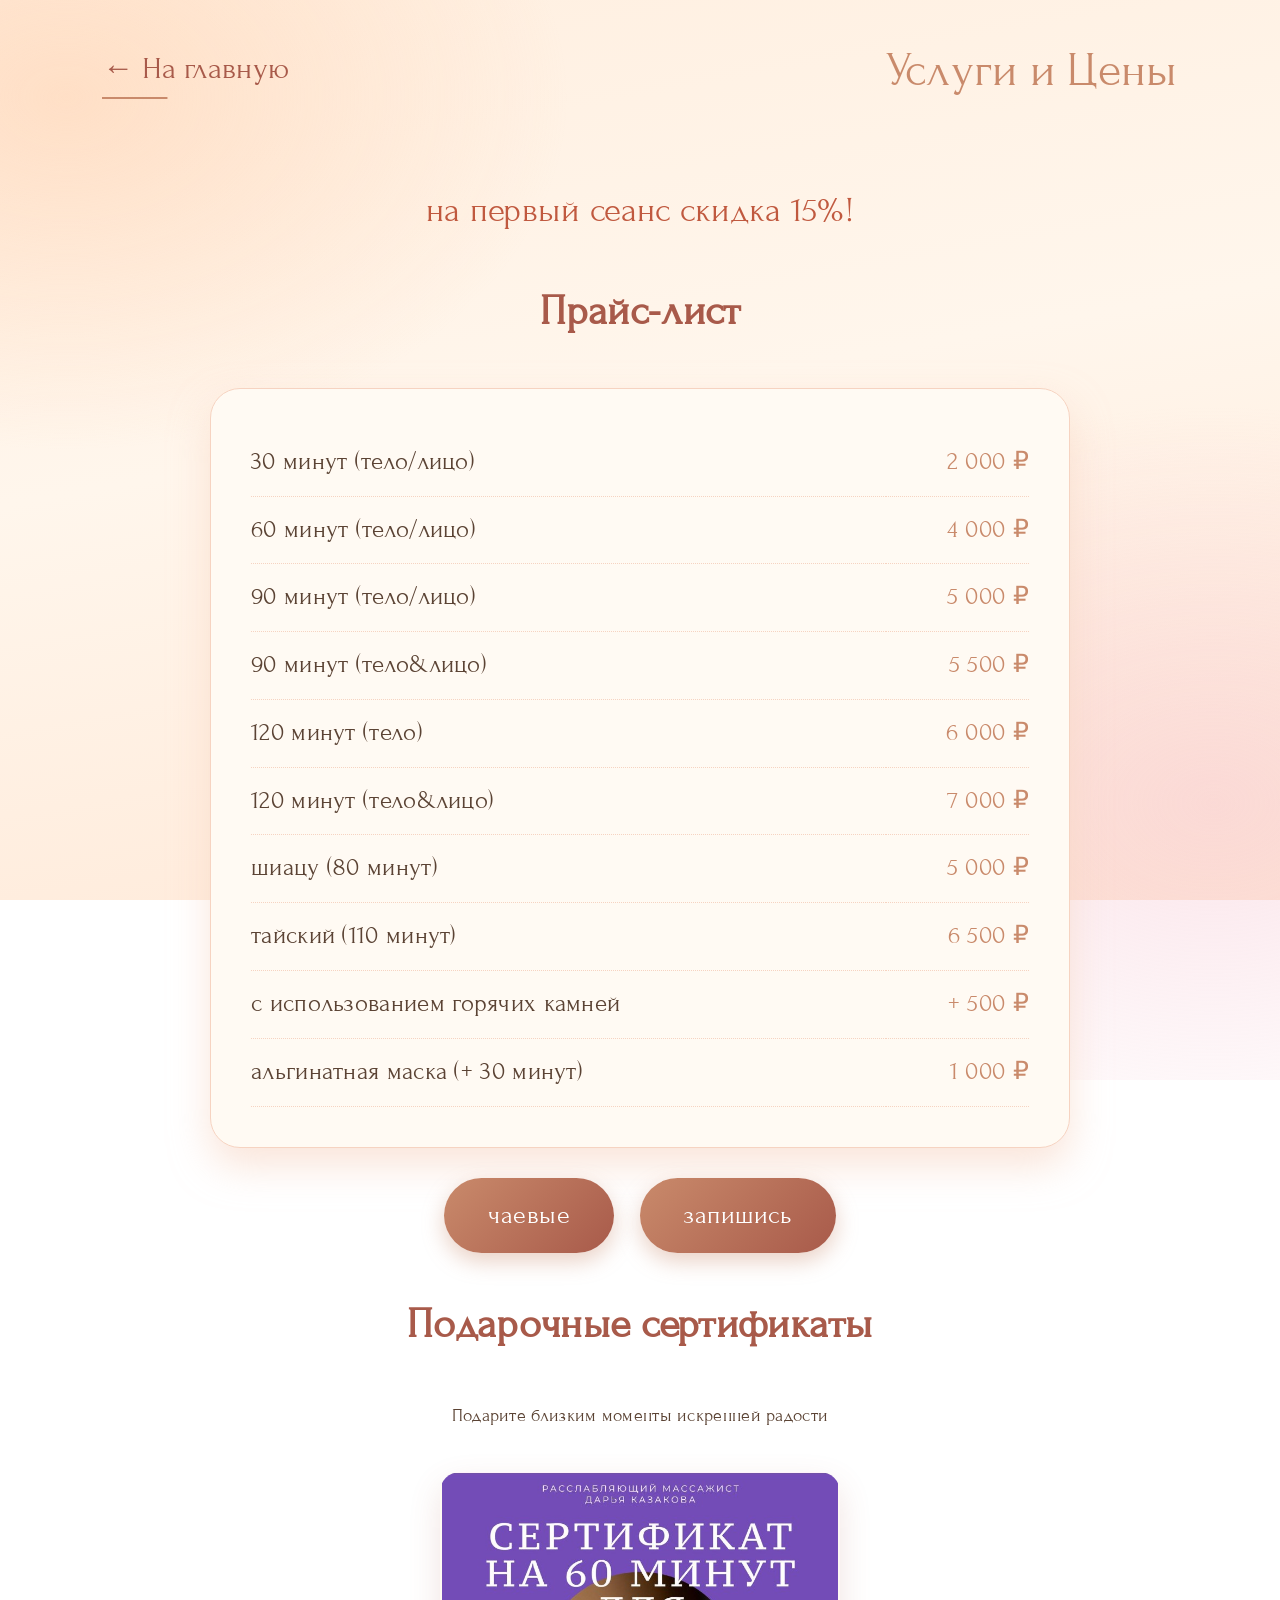
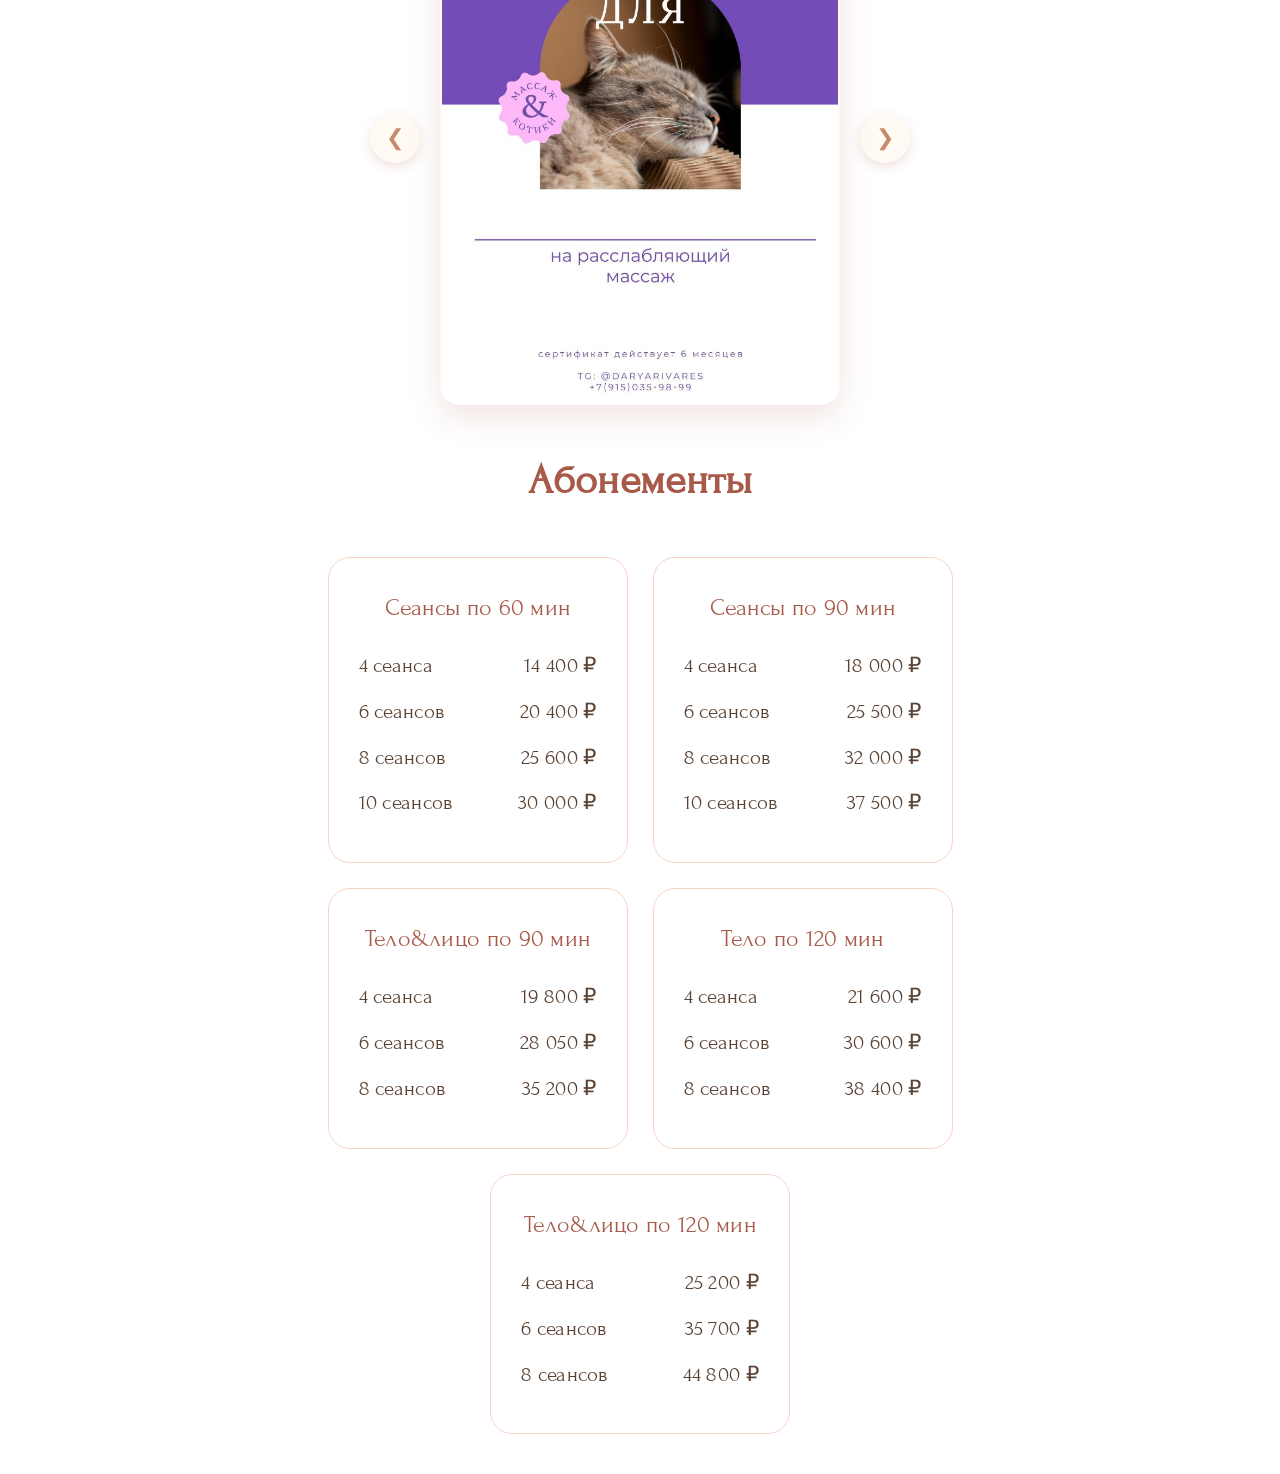
==== commit 7006d401: "changed prices Co-Authored-By: Claude Fable 5 <noreply@anthropic.com>" ====
--- a/pricing.html
+++ b/pricing.html
@@ -14,13 +14,13 @@
     <div class="flowers" aria-hidden="true">
         <svg xmlns="http://www.w3.org/2000/svg" style="display:none">
             <symbol id="flower" viewBox="0 0 80 80">
-                <g fill="none" stroke="currentColor" stroke-width="5" stroke-linecap="round" stroke-linejoin="round">
-                    <path d="M40,40 C24,30 23,7 40,8 C57,7 56,30 40,40 Z"/>
-                    <path d="M40,40 C24,30 23,7 40,8 C57,7 56,30 40,40 Z" transform="rotate(72 40 40)"/>
-                    <path d="M40,40 C24,30 23,7 40,8 C57,7 56,30 40,40 Z" transform="rotate(144 40 40)"/>
-                    <path d="M40,40 C24,30 23,7 40,8 C57,7 56,30 40,40 Z" transform="rotate(216 40 40)"/>
-                    <path d="M40,40 C24,30 23,7 40,8 C57,7 56,30 40,40 Z" transform="rotate(288 40 40)"/>
-                    <circle cx="40" cy="40" r="4"/>
+                <g fill="none" stroke="currentColor" stroke-width="4.5" stroke-linecap="round" stroke-linejoin="round">
+                    <path d="M40,42 C21,33 17,10 30,7 C42,4 44,24 40,42 Z"/>
+                    <path d="M40,42 C21,33 17,10 30,7 C42,4 44,24 40,42 Z" transform="rotate(72 40 40)"/>
+                    <path d="M40,42 C21,33 17,10 30,7 C42,4 44,24 40,42 Z" transform="rotate(144 40 40)"/>
+                    <path d="M40,42 C21,33 17,10 30,7 C42,4 44,24 40,42 Z" transform="rotate(216 40 40)"/>
+                    <path d="M40,42 C21,33 17,10 30,7 C42,4 44,24 40,42 Z" transform="rotate(288 40 40)"/>
+                    <circle cx="40" cy="40" r="3.5"/>
                 </g>
             </symbol>
         </svg>
@@ -64,8 +64,8 @@
                     <tr><td>90 минут (тело&amp;лицо)</td><td class="price">5 500 ₽</td></tr>
                     <tr><td>120 минут (тело)</td><td class="price">6 000 ₽</td></tr>
                     <tr><td>120 минут (тело&amp;лицо)</td><td class="price">7 000 ₽</td></tr>
-                    <tr><td>шиацу (80 минут)</td><td class="price">2 500 ₽</td></tr>
-                    <tr><td>тайский (110 минут)</td><td class="price">3 500 ₽</td></tr>
+                    <tr><td>шиацу (80 минут)</td><td class="price">5 000 ₽</td></tr>
+                    <tr><td>тайский (110 минут)</td><td class="price">6 500 ₽</td></tr>
                     <tr><td>с использованием горячих камней</td><td class="price">+ 500 ₽</td></tr>
                     <tr><td>альгинатная маска (+ 30 минут)</td><td class="price">1 000 ₽</td></tr>
                 </table>
--- a/style.css
+++ b/style.css
@@ -712,13 +712,15 @@
     display: block;
 }
 
+/* Practical info sits as a horizontal strip below the map + form row */
 .location-info {
-    flex: 1 1 40%;
-    display: flex;
-    flex-direction: column;
+    display: flex;
+    flex-wrap: wrap;
     justify-content: center;
-    gap: 30px;
-    padding: 40px 35px;
+    align-items: center;
+    gap: 24px 64px;
+    margin-top: 28px;
+    padding: 30px 35px;
     text-align: center;
     background: rgba(255, 255, 255, 0.6);
     border: 1px solid var(--blush);
@@ -754,9 +756,178 @@
 
 .location-phone a:hover { border-color: var(--accent-deep); }
 
+/* --- Contact form (FormSubmit), sits next to the map --- */
+.contact-form {
+    flex: 1 1 40%;
+    display: flex;
+    flex-direction: column;
+    gap: 16px;
+    padding: 34px 32px;
+    background: var(--soft-white);
+    border: 1px solid var(--blush);
+    border-radius: 24px;
+    box-shadow: 0 12px 28px rgba(168, 90, 74, 0.12);
+}
+
+.contact-title {
+    margin: 0;
+    font-size: 2rem;
+    color: var(--accent-deep);
+    text-align: center;
+}
+
+.contact-intro {
+    margin: 0 0 4px;
+    font-size: 1.3rem;
+    color: var(--accent);
+    text-align: center;
+}
+
+.contact-field {
+    display: flex;
+    flex-direction: column;
+    gap: 6px;
+    text-align: left;
+}
+
+.contact-label {
+    font-size: 1.05rem;
+    letter-spacing: 0.3px;
+    color: var(--accent-deep);
+}
+
+.contact-field input,
+.contact-field textarea {
+    width: 100%;
+    box-sizing: border-box;
+    font-family: var(--body-font);
+    font-size: 1.05rem;
+    color: var(--warm-text);
+    padding: 12px 14px;
+    background: #fff;
+    border: 1px solid var(--blush);
+    border-radius: 14px;
+    resize: vertical;
+    transition: border-color 0.25s ease, box-shadow 0.25s ease;
+}
+
+.contact-field input::placeholder,
+.contact-field textarea::placeholder { color: #c9a99a; }
+
+.contact-field input:focus,
+.contact-field textarea:focus {
+    outline: none;
+    border-color: var(--accent);
+    box-shadow: 0 0 0 3px rgba(201, 138, 107, 0.18);
+}
+
+/* Honeypot: hidden from users, kept out of the tab order */
+.contact-honey {
+    position: absolute;
+    left: -9999px;
+    width: 1px;
+    height: 1px;
+    opacity: 0;
+    pointer-events: none;
+}
+
+.contact-submit {
+    align-self: center;
+    margin-top: 6px;
+    padding: 14px 44px;
+    background: linear-gradient(135deg, var(--accent) 0%, var(--accent-deep) 100%);
+    color: #fff;
+    font-family: var(--body-font);
+    font-size: 1.25rem;
+    letter-spacing: 0.5px;
+    border: none;
+    border-radius: 50px;
+    cursor: pointer;
+    box-shadow: 0 8px 22px rgba(201, 138, 107, 0.4);
+    transition: transform 0.3s ease, box-shadow 0.3s ease;
+}
+
+.contact-submit:hover {
+    transform: translateY(-3px) scale(1.03);
+    box-shadow: 0 14px 30px rgba(168, 90, 74, 0.45);
+}
+
+.contact-submit:focus-visible {
+    outline: 2px solid var(--accent);
+    outline-offset: 3px;
+}
+
+/* Inline thank-you bubble that pops up beside the Send button */
+.contact-submit-wrap {
+    position: relative;
+    align-self: center;
+    display: inline-flex;
+}
+
+.contact-bubble {
+    --bubble-bg: var(--peach);
+    position: absolute;
+    left: calc(100% + 16px);
+    top: 50%;
+    transform: translateY(-50%) scale(0.85);
+    white-space: nowrap;
+    padding: 10px 16px;
+    background: var(--bubble-bg);
+    color: var(--accent-deep);
+    border: 1px solid var(--blush);
+    border-radius: 16px;
+    font-size: 1.05rem;
+    box-shadow: 0 8px 20px rgba(168, 90, 74, 0.18);
+    opacity: 0;
+    pointer-events: none;
+    transition: opacity 0.3s ease, transform 0.3s ease;
+}
+
+.contact-bubble::before {
+    content: "";
+    position: absolute;
+    left: -8px;
+    top: 50%;
+    transform: translateY(-50%);
+    border-width: 6px 8px 6px 0;
+    border-style: solid;
+    border-color: transparent var(--bubble-bg) transparent transparent;
+}
+
+.contact-bubble.show {
+    opacity: 1;
+    transform: translateY(-50%) scale(1);
+}
+
+.contact-bubble.error {
+    --bubble-bg: #f7ddd6;
+    color: #a5392a;
+    white-space: normal;
+    max-width: 220px;
+}
+
+/* On narrow screens there's no room to the right — pop it above the button */
+@media (max-width: 700px) {
+    .contact-bubble {
+        left: 50%;
+        top: auto;
+        bottom: calc(100% + 12px);
+        transform: translateX(-50%) scale(0.85);
+    }
+    .contact-bubble.show { transform: translateX(-50%) scale(1); }
+    .contact-bubble::before {
+        left: 50%;
+        top: auto;
+        bottom: -8px;
+        transform: translateX(-50%);
+        border-width: 8px 6px 0 6px;
+        border-color: var(--bubble-bg) transparent transparent transparent;
+    }
+}
+
 /* --- "Про массаж" video button (index.html) --- */
 .promassage {
-    padding: 20px 6% 90px;
+    padding: 80px 6% 20px;
     text-align: center;
 }
 
@@ -778,40 +949,10 @@
     height: auto;
 }
 
-.promassage-play {
-    position: absolute;
-    top: 50%;
-    left: 50%;
-    width: 78px;
-    height: 78px;
-    transform: translate(-50%, -50%);
-    border-radius: 50%;
-    background: rgba(255, 255, 255, 0.9);
-    box-shadow: 0 6px 20px rgba(0, 0, 0, 0.35);
-    transition: transform 0.3s ease, background 0.3s ease;
-}
-
-.promassage-play::before {
-    content: "";
-    position: absolute;
-    top: 50%;
-    left: 54%;
-    transform: translate(-50%, -50%);
-    border-style: solid;
-    border-width: 15px 0 15px 26px;
-    border-color: transparent transparent transparent var(--accent-deep);
-}
-
 .promassage-card:hover,
 .promassage-card:focus-visible {
     transform: translateY(-4px);
     box-shadow: 0 16px 40px rgba(168, 90, 74, 0.26);
-}
-
-.promassage-card:hover .promassage-play,
-.promassage-card:focus-visible .promassage-play {
-    transform: translate(-50%, -50%) scale(1.08);
-    background: #fff;
 }
 
 /* --- Reduced motion: keep it calm and static --- */
